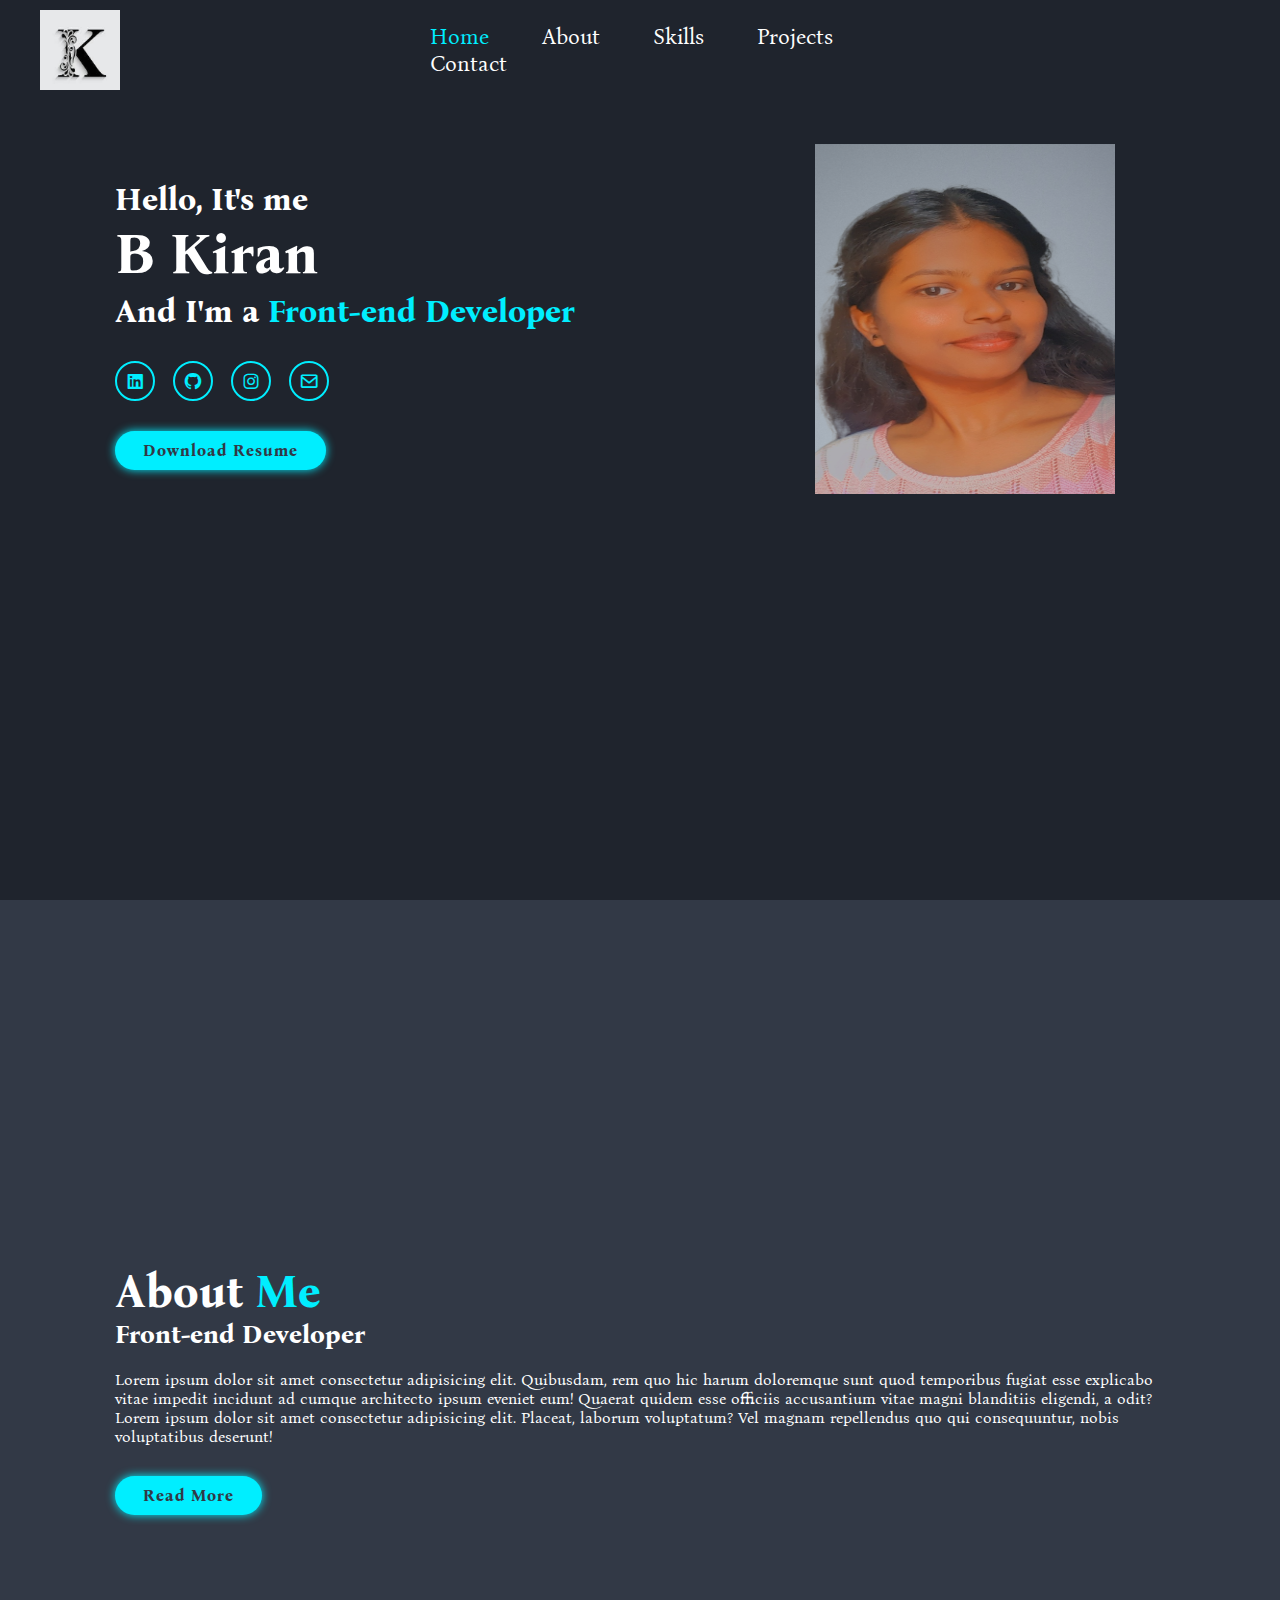
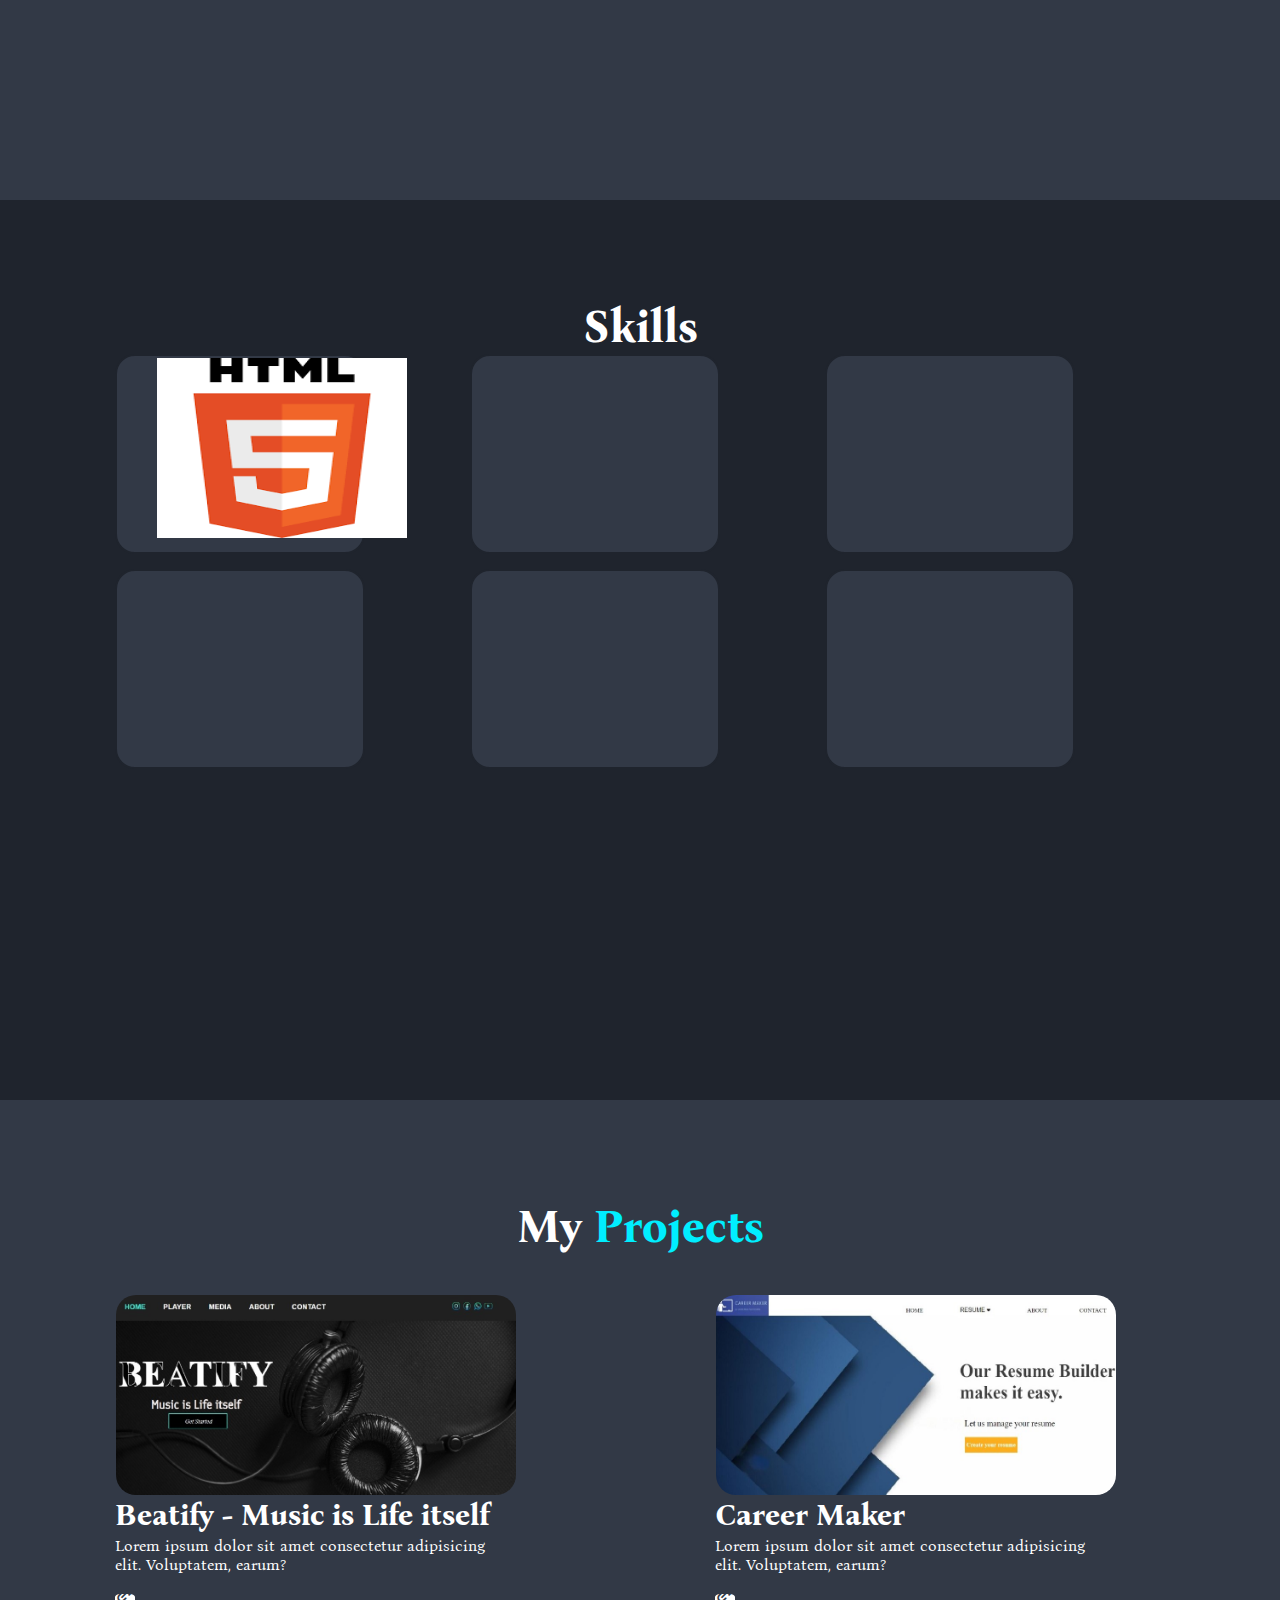
==== index.html @ e0bd5ba0 "commit" ====
<!DOCTYPE html>
<html lang="en">
<head>
    <meta charset="UTF-8">
    <meta http-equiv="X-UA-Compatible" content="IE=edge">
    <meta name="viewport" content="width=device-width, initial-scale=1.0">
    <title>Kiran | Web Developer</title>
    <link rel="stylesheet" href="./css/style.css">
    <link rel="icon" type="image/x-icon" href="./images/favicon.jpeg">
    <link href='https://unpkg.com/boxicons@2.1.4/css/boxicons.min.css' rel='stylesheet'>
    <link href="https://fonts.googleapis.com/css2?family=Bona+Nova&display=swap" rel="stylesheet">
</head>
<body>
    <!-- header section starts -->
    <header class="header">
        <img src="./images/favicon.jpeg" alt="">

        <i class='bx bx-menu' id="menu-icon"></i>
        <nav class="navbar">
            <a href="#" class="active">Home</a>
            <a href="#">About</a>
            <a href="#">Skills</a>
            <a href="#">Projects</a>
            <a href="#">Contact</a>
        </nav>
    </header>
    <!-- header section ends -->

    <!-- home section starts -->
    <section class="home" id="home">
        <div class="home-content">
            <h3>Hello, It's me</h3>
            <h1>B Kiran</h1>
            <h3>And I'm a <span>Front-end Developer</span></h3>
            <!-- <p>Lorem ipsum dolor sit amet consectetur adipisicing elit. 
            Voluptatum nulla minima expedita 
            laudantium molestiae ex, exercitationem tempora dolorem impedit voluptates?</p>    -->
            <div class="social-media">
                <a href="https://www.linkedin.com/in/kiran-reddy-0047ab220/"><i class='bx bxl-linkedin-square'></i></a>
                <a href="https://github.com/ki2345"><i class='bx bxl-github'></i></a>
                <a href="https://www.instagram.com/ki.ran4409/"><i class='bx bxl-instagram'></i></a>
                <a href=""><i class='bx bx-envelope'></i></a>
            </div>    
            <a href="#" class="btn">Download Resume</a>
        </div>

        <div class="home-img">
            <img src="./images/portfolio.png" alt="">
        </div>
    </section>
    <!-- home section ends -->

    <!-- about section starts -->
    <section class="about" id="about">
        <!-- <div class="about-img">
            <img src="./images/portfolio.png" alt="">
        </div> -->

        <div class="about-content">
            <h2 class="heading">About <span>Me</span></h2>
            <h3>Front-end Developer</h3>
            <p>Lorem ipsum dolor sit amet consectetur adipisicing elit. Quibusdam, rem quo hic harum doloremque sunt quod temporibus fugiat esse explicabo vitae impedit incidunt ad cumque architecto ipsum eveniet eum! Quaerat quidem esse officiis accusantium vitae magni blanditiis eligendi, a odit?Lorem ipsum dolor sit amet consectetur adipisicing elit. Placeat, laborum voluptatum? Vel magnam repellendus quo qui consequuntur, nobis voluptatibus deserunt!</p>
            <a href="#" class="btn">Read More</a>
        </div>
    </section>
    <!-- about section ends -->
    
    <!-- skills section starts -->
    <section id="skills" class="skills">
        <h2 class="heading">Skills</h2>

        <div class="skills-container">
            <div class="skills-box" id="html">
                <img src="./images/html.png" alt="">
            </div> 
            <div class="skills-box" id="css">
                <img src="./images/css.png" alt="">
            </div>
            <div class="skills-box" id="js">
                <img src="./images/js.png" alt="">
            </div>
            <div class="skills-box" id="bootstrap">
                <img src="./images/bootstrap.png" alt="">
            </div>            
            <div class="skills-box" id="react">
                <img src="./images/react.png" alt="">
            </div>            
            <div class="skills-box" id="mysql">
                <img src="./images/mysql.png" alt="">
            </div>            
        </div>
    </section>
    <!-- skills section ends -->

    <!-- projects section ends -->
    <section class="projects" id="projects">
        <h2 class="heading">My <span>Projects</span></h2>
        
        <div class="projects-container">
            <div class="projects-box" id="p1">
                <img src="./images/project1.jpg" alt="">
                <div class="projects-content">
                    <h4>Beatify - Music is Life itself</h4>
                    <p>Lorem ipsum dolor sit amet consectetur adipisicing elit. 
                    Voluptatem, earum?</p>
                <a href=""><i class='bx bx-link-alt'></i></a>
                </div>
            </div>
            <div class="projects-box" id="p2">
                <img src="./images/project2.jpg" alt="">
                <div class="projects-content">
                    <h4>Career Maker</h4>
                    <p>Lorem ipsum dolor sit amet consectetur adipisicing elit. 
                    Voluptatem, earum?</p>
                <a href=""><i class='bx bx-link-alt'></i></a>
                </div>
            </div>
        </div>
    </section>
    <!-- projects section ends -->


</body>
</html>
---- css/style.css ----
*{
    margin: 0;
    padding: 0;
    box-sizing: border-box;
    text-decoration: none;
    border: none;
    outline: none;
    scroll-behavior: smooth;
    font-family: 'Bona Nova', serif;
}

:root{
    --bg-color: #1f242d;
    --second-bg-color: #323946;
    --text-color: #fff;
    --main-color: #0ef;
}

html{
    font-size: 62.5%;
    overflow-x: hidden;
}

body{
    background: var(--bg-color);
    color: var(--text-color);
}

.header{
    position: fixed;
    top: 0;
    width: 100%;
    height: 100px;
    padding: 4rem 380px;
    background: var(--bg-color);
    display: flex;
    align-items: center;
    justify-content: right;
    z-index: 100;
}

img{
    width: 80px;
    height: 80px;
    position: fixed;
    top: 10px;
    left: 40px;
}

.navbar a{
    font-size: 2.2rem;
    color: var(--text-color);
    margin-left: 5rem;
    transition: 0.5s;
}

.navbar a:hover,
.navbar a.active{
    color: var(--main-color);
}

#menu-icon{
    font-size: 3.6rem;
    color: var(--text-color);
    display: none;
}

section{
    min-height: 100vh;
    padding: 10rem 9% 2rem;
}

.home{
    display: flex;
    align-items: left;
    justify-content: left;
    position: relative;
    top: 80px;
}

.home .home-img img{
    top: -4vh;
    left: 80%;
    position: relative;
    width: 300px;
    height: 350px;
}


.home-content h3{
    font-size: 3.2rem;
    font-weight: 700;
}

.home-content h3 :nth-of-type(2){
    margin-bottom: 2rem;
}

.home-content h1{
    font-size: 5.6rem;
    font-weight: 700;
    line-height: 1.3;
}

span{
    color: var(--main-color);
}

.home-content p{
    font-size: 1.6rem;
}

.social-media a{
    display: inline-flex;
    justify-content: center;
    align-items: center;
    width: 4rem;
    height: 4rem;
    background: transparent;
    border: 0.2rem solid var(--main-color);
    border-radius: 50%;
    font-size: 2rem;
    color: var(--main-color);
    margin: 3rem 1.5rem 3rem 0;
    transition: 0.5s ease;
}

.social-media a:hover{
    background: var(--main-color);
    color: var(--second-bg-color);
    box-shadow: 0 0 1rem var(--main-color);
}

.btn{
    display: inline-block;
    padding: 1rem 2.8rem;
    background: var(--main-color);
    border-radius: 4rem;
    box-shadow: 0 0 1rem var(--main-color);
    font-size: 1.6rem;
    color: var(--second-bg-color);
    letter-spacing: 0.1rem;
    font-weight: 600;
    transition: 0.5s ease;
}

.btn:hover{
    box-shadow: none;
}

.about{
    display: flex;
    justify-content: center;
    align-items: center;
    gap: 2rem;
    background: var(--second-bg-color);
}

.about-img img{
    width: 35vw;
}

.heading{
    text-align: center;
    font-size: 4.5rem;
}

.about-content h2{
    text-align: left;
    line-height: 1.2;
}

.about-content h3{
    font-size: 2.6rem;
}

.about-content p{
    font-size: 1.6rem;
    margin: 2rem 0 3rem;
}

.skills-container{
    display: grid;
    grid-template-columns: repeat(3,1fr);
    align-items: center;
    gap: 1.5rem;
}

.skills-container .skills-box{
    flex: 1 1 30rem;
    background: var(--second-bg-color);
    padding: 3rem 2rem 4rem;
    border-radius: 2rem;
    text-align: center;
    border: 0.2rem solid var(--bg-color);
    width: 250px;
    height: 200px;
}

.skills-container #html img{
    width: 250px;
    height: 180px;
    position: relative;
    top: -22%;
    left: 20px;
}
  
.projects{
    background: var(--second-bg-color);
}

.projects h2{
    margin-bottom: 4rem;
}

.projects-container{
    display: grid;
    grid-template-columns: repeat(3,1fr);
    align-items: center;
    gap: 20rem;
}

.projects-container .projects-box #p1{
    position: relative;
    border-radius: 2rem;
    box-shadow: 0 0 1rem var(--bg-color);
    overflow: hidden;
    display: flex;
    width: 400px;
}

.projects-container .projects-box #p2{
    width: 600px;
    position: relative;
    border-radius: 2rem;
    box-shadow: 0 0 2rem var(--bg-color);
    overflow: hidden;
    display: flex;
}

.projects-box img{
    width: 400px;
    height: 200px;
    position: relative;
    left: 1px;
    top: 1px;
    border-radius: 2rem;
    transition: 0.5s ease;
}

.projects-box:hover img{
    transform: scale(1.1);
}

#p1 h4,#p2 h4{
    font-size: 3rem;
}

#p1 p,#p2 p{
    font-size: 1.6rem;
    margin: 0.3rem 0 1rem;
}

#p1 a,#p2 a{
    width: 40rem;
    height: 50rem;
    background: var(--text-color);
    border-radius: 25%;
}

#p1 a i,#p2 a i{
    font-size: 2rem;
    color: var(--second-bg-color);
}
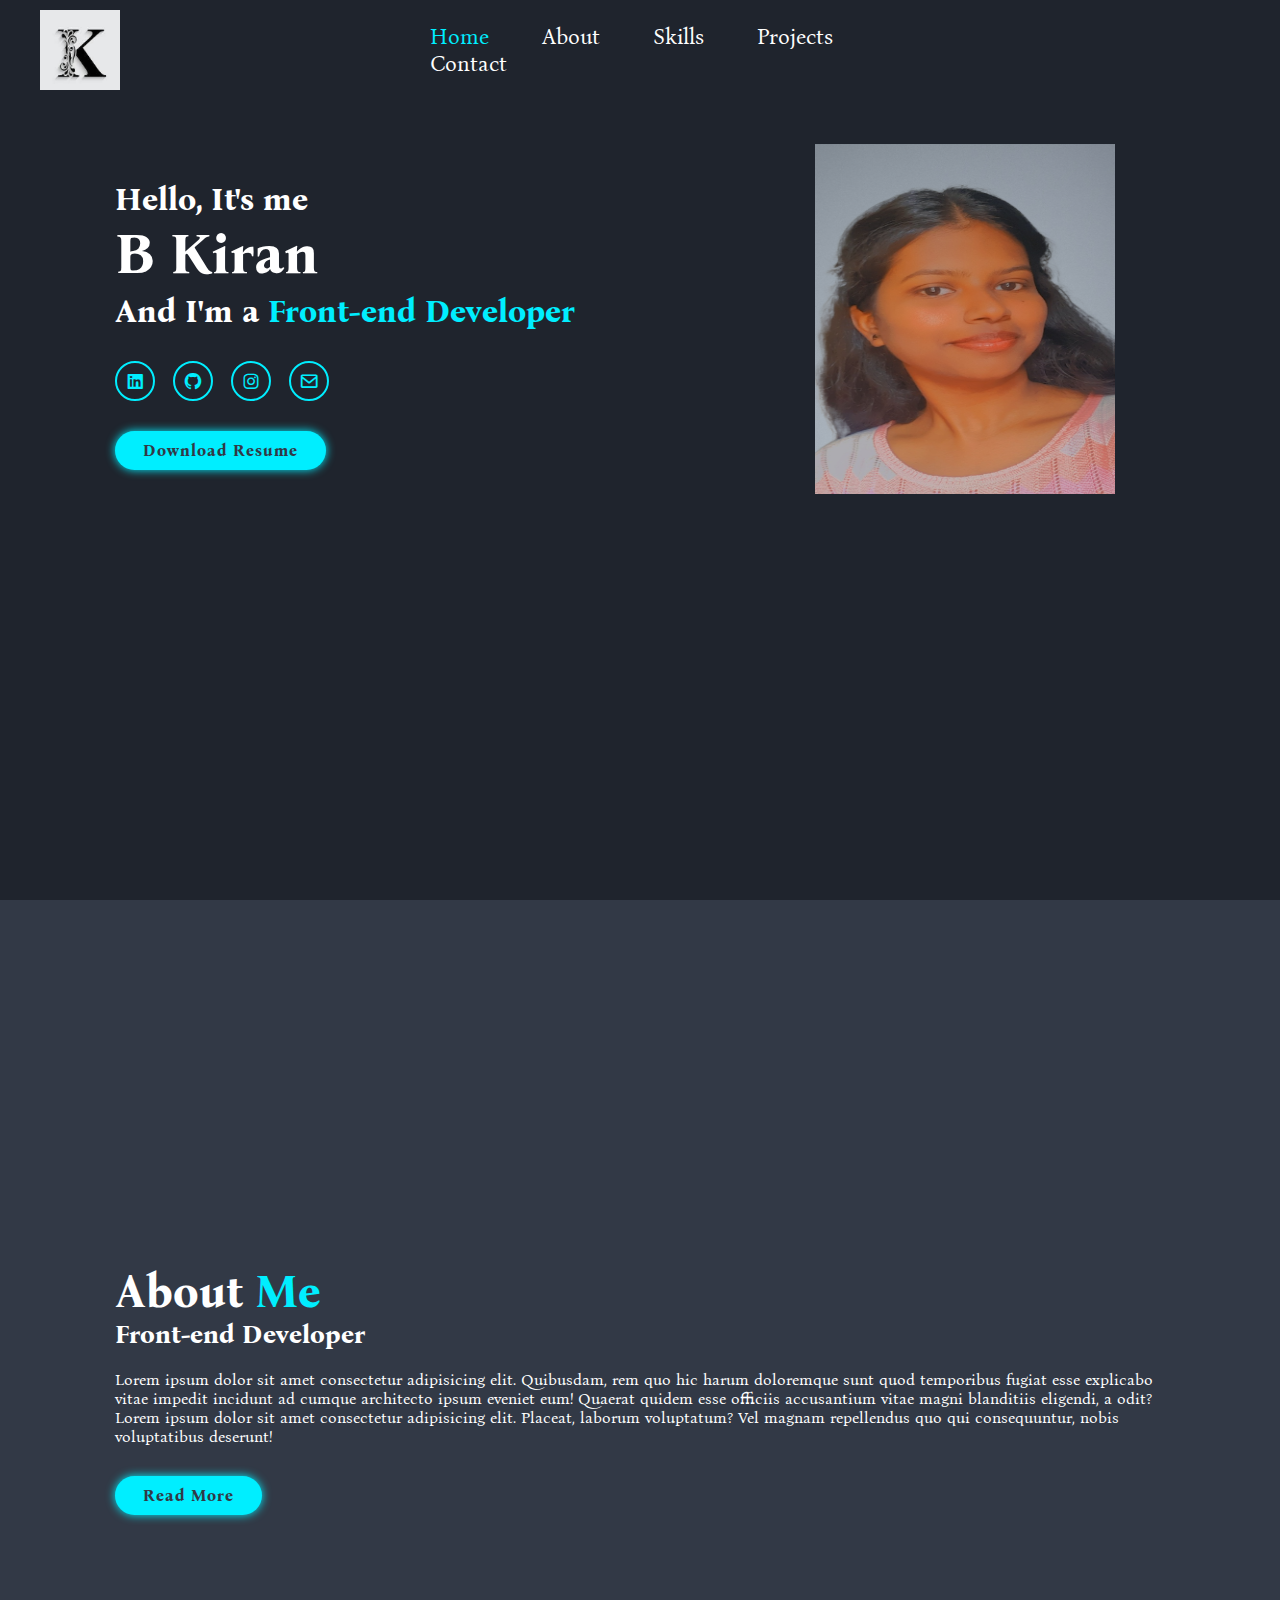
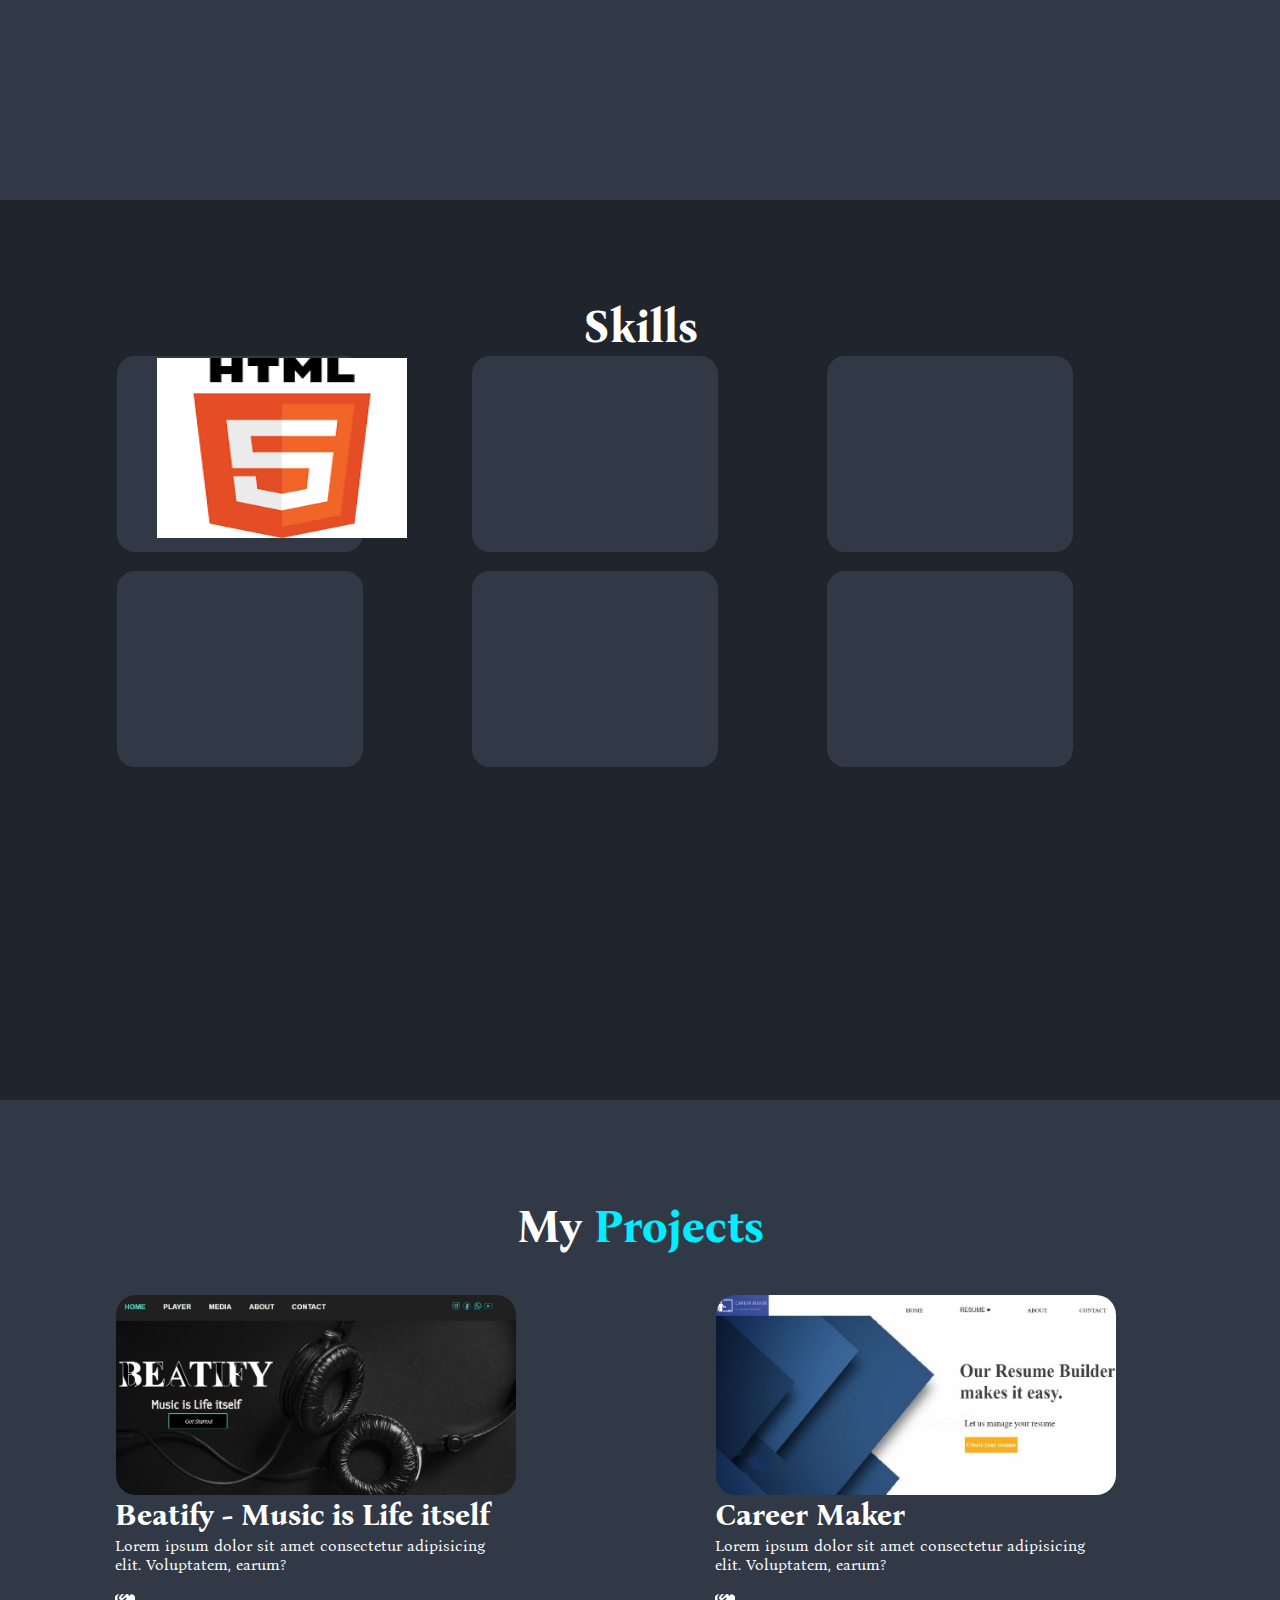
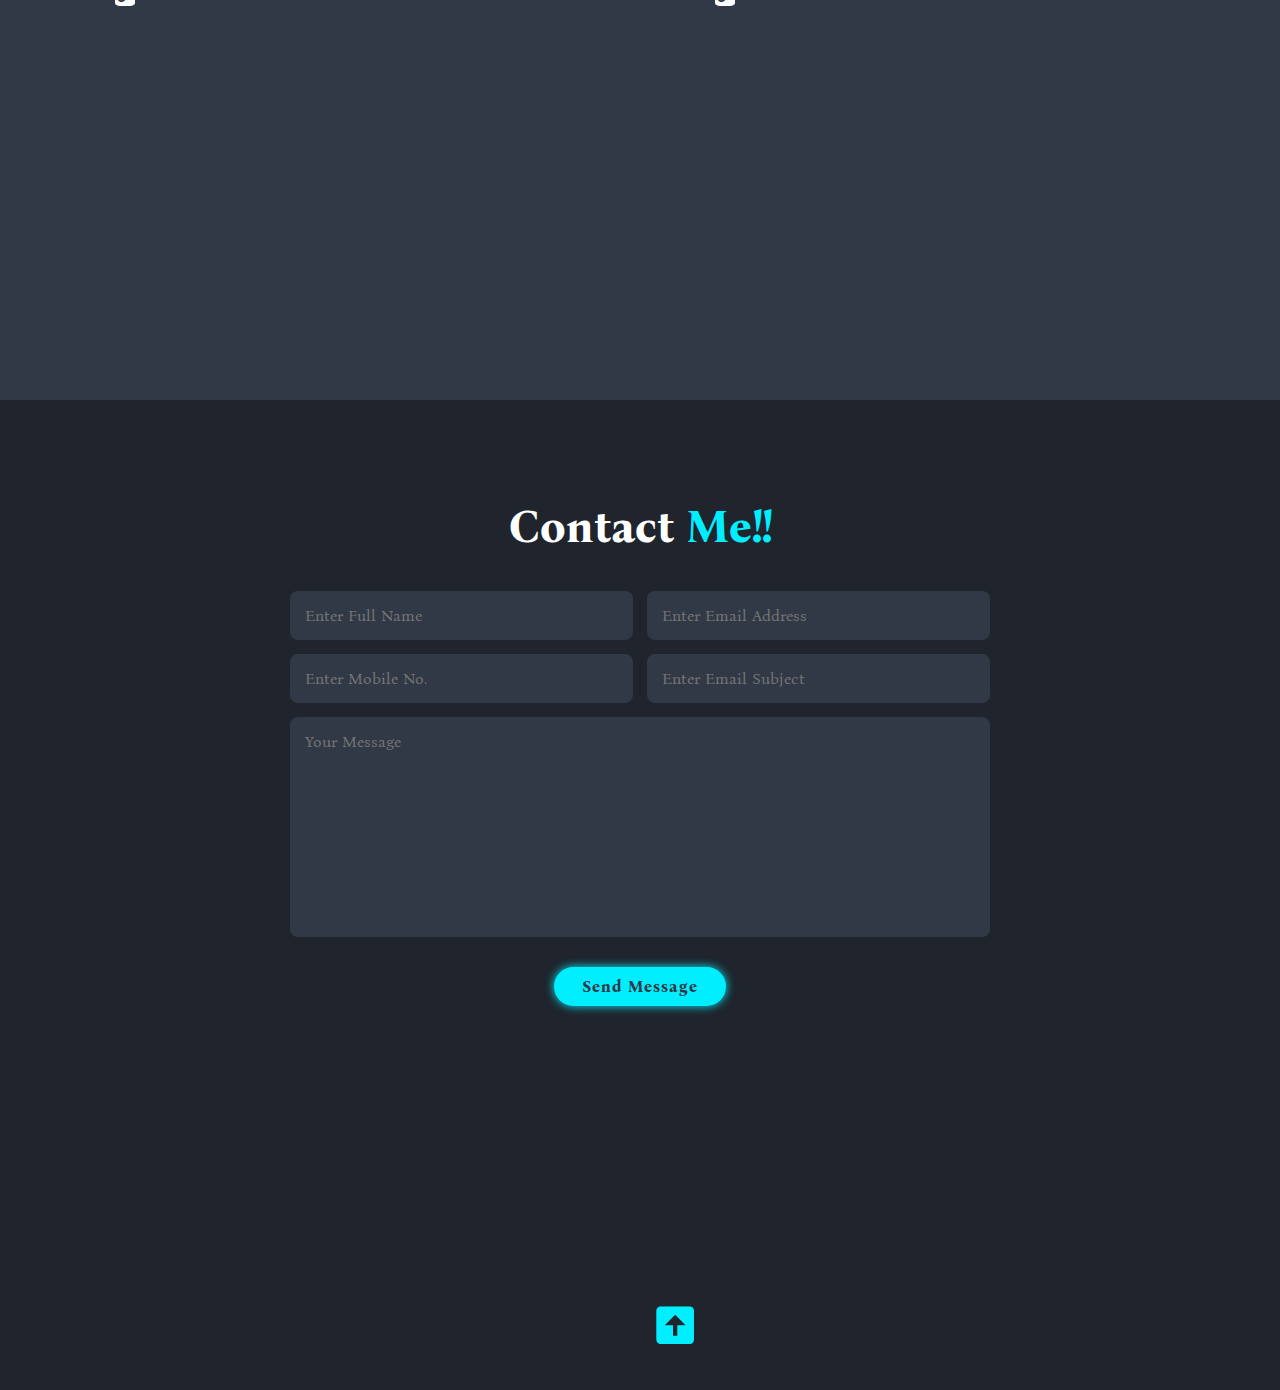
==== commit 5f11aa54: "commit" ====
--- a/index.html
+++ b/index.html
@@ -17,11 +17,11 @@
 
         <i class='bx bx-menu' id="menu-icon"></i>
         <nav class="navbar">
-            <a href="#" class="active">Home</a>
-            <a href="#">About</a>
-            <a href="#">Skills</a>
-            <a href="#">Projects</a>
-            <a href="#">Contact</a>
+            <a href="#home" class="active">Home</a>
+            <a href="#about">About</a>
+            <a href="#skills">Skills</a>
+            <a href="#projects">Projects</a>
+            <a href="#contact">Contact</a>
         </nav>
     </header>
     <!-- header section ends -->
@@ -119,6 +119,28 @@
     </section>
     <!-- projects section ends -->
 
+    <!-- contact section starts -->
+    <section class="contact" id="contact">
+        <h2 class="heading">Contact <span>Me!!</span></h2>
+         
+        <form action="#">
+            <div class="input-box">
+                <input type="text" placeholder="Enter Full Name">
+                <input type="email" placeholder="Enter Email Address">  
+            </div>
+            <div class="input-box">
+                <input type="number" placeholder="Enter Mobile No.">
+                <input type="text" placeholder="Enter Email Subject">  
+            </div>
+            <textarea name="" id="" cols="30" rows="10" placeholder="Your Message"></textarea>
+            <input type="submit" value="Send Message" class="btn">
+        </form>
+    </section>
+    <!-- contact section ends -->
 
+    <!-- footer section starts -->
+    <div class="footer">
+        <a href="#home"><i class='bx bxs-up-arrow-square'></i></a>
+    </div>
 </body>
 </html>--- a/css/style.css
+++ b/css/style.css
@@ -273,3 +273,51 @@
     color: var(--second-bg-color);
 }
 
+.contact h2{
+    margin-bottom: 3rem;
+}
+
+.contact form{
+    max-width: 70rem;
+    margin: 1rem auto;
+    text-align: center;
+    margin-bottom: 3rem;
+}
+
+.contact form .input-box{
+    display: flex;
+    justify-content: space-between;
+    flex-wrap: wrap;
+}
+
+.contact form .input-box input,
+.contact form textarea{
+    width: 100%;
+    padding: 1.5rem;
+    font-size: 1.6rem;
+    color: var(--text-color);
+    background: var(--second-bg-color);
+    border-radius: 0.8rem;
+    margin: 0.7rem 0;
+}
+
+.contact form .input-box input{
+    width: 49%;
+}
+
+.contact form textarea{
+    resize: none;
+}
+
+.contact form .btn{
+    margin-top: 2rem;
+    cursor: pointer;
+}
+
+.footer a i{
+    font-size: 5rem;
+    color: var(--main-color);
+    position: relative;
+    left: 650px;
+    margin-bottom: 40px;
+}
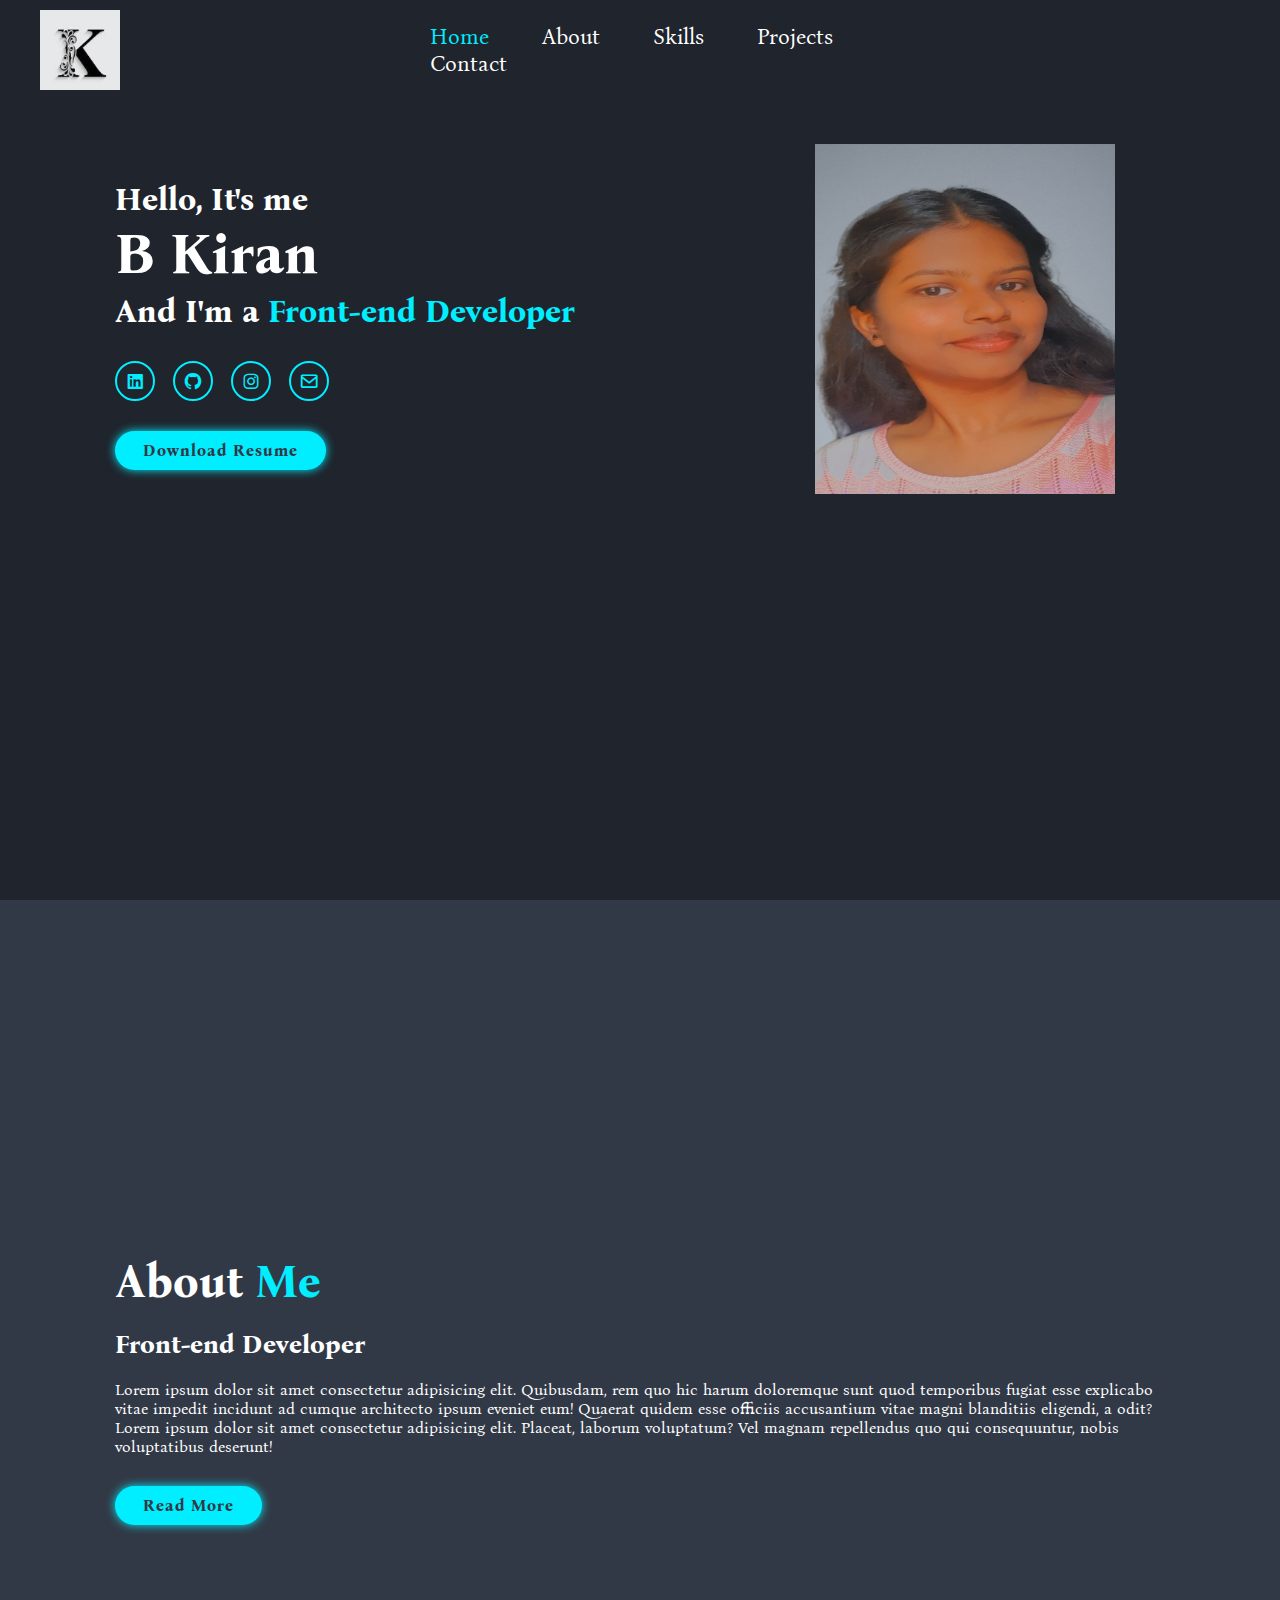
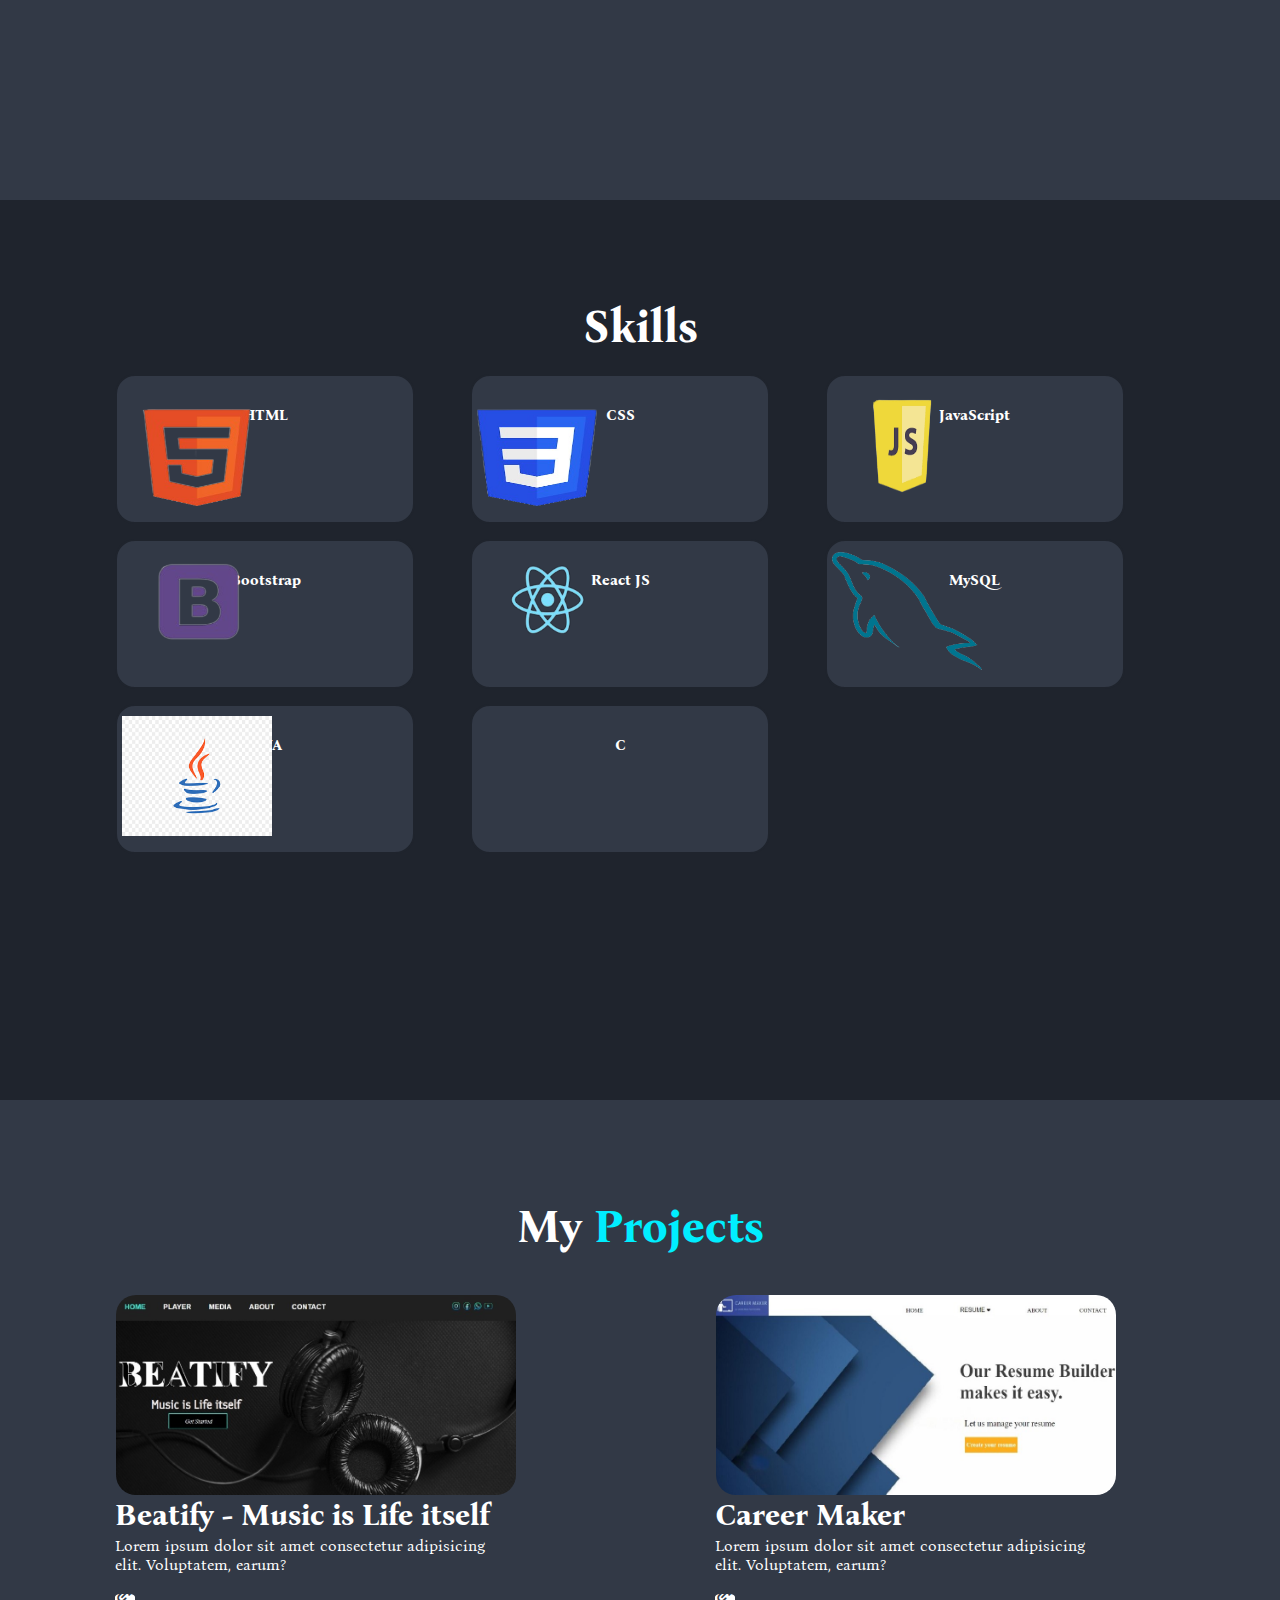
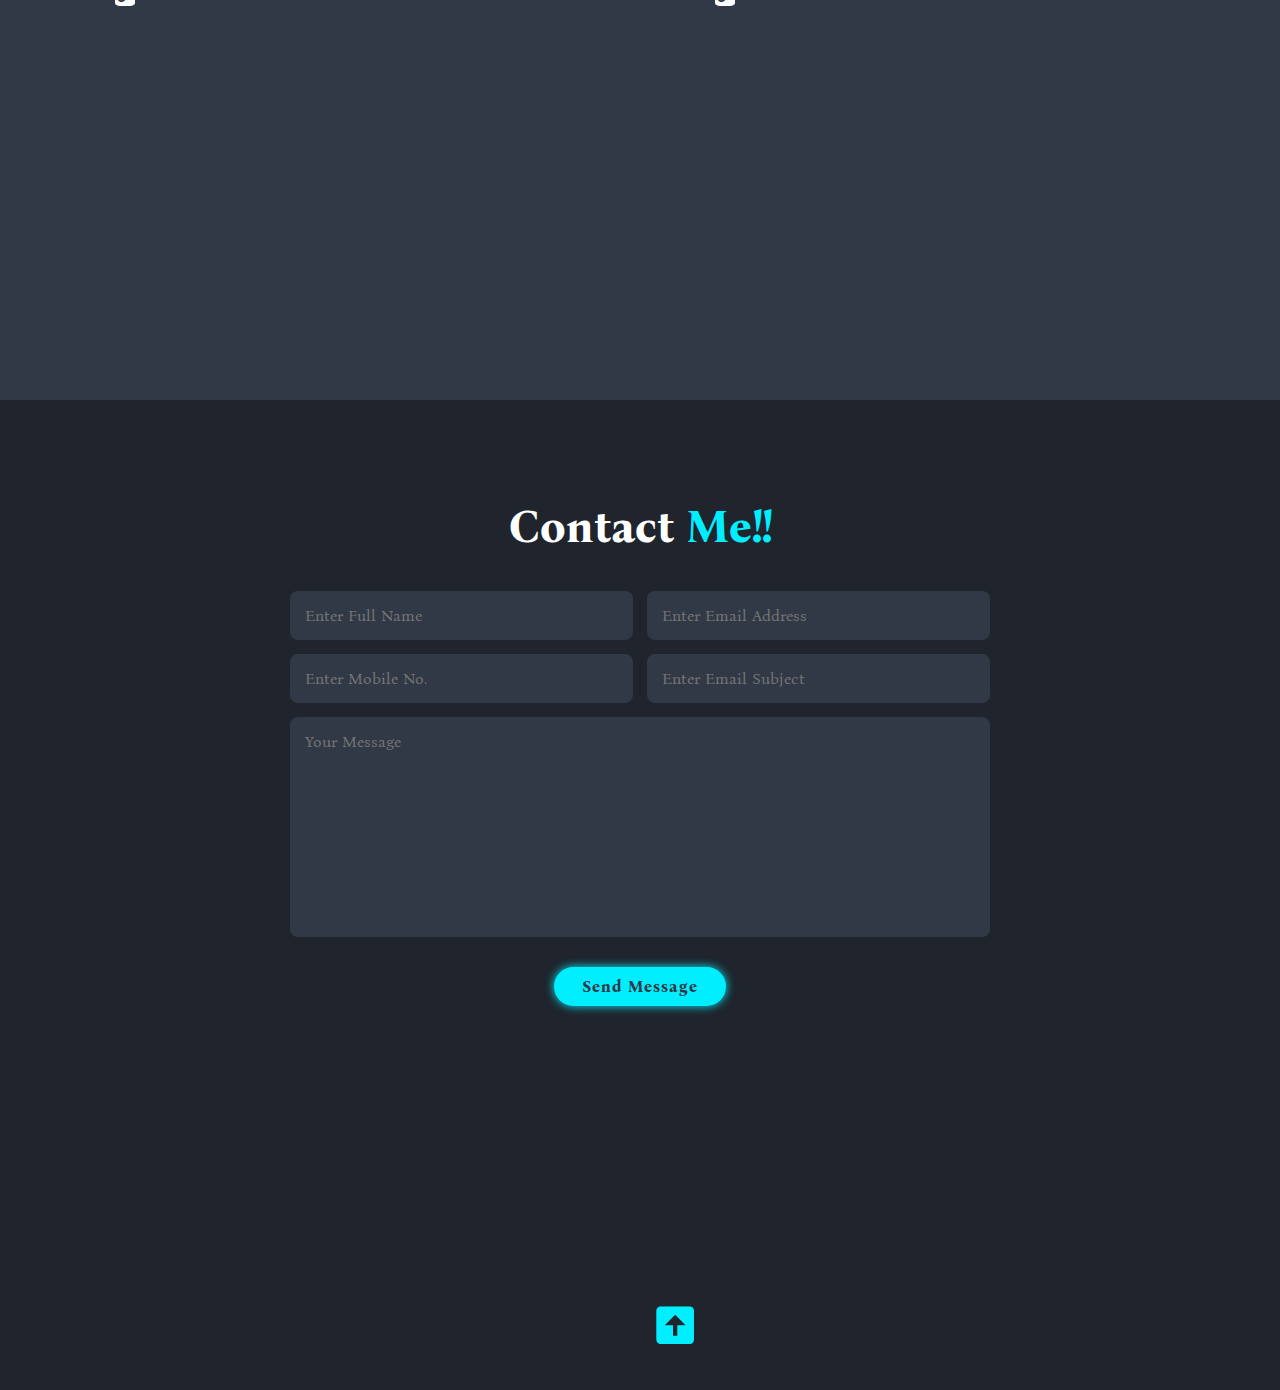
==== commit 59c0e875: "commit" ====
--- a/index.html
+++ b/index.html
@@ -72,21 +72,35 @@
         <div class="skills-container">
             <div class="skills-box" id="html">
                 <img src="./images/html.png" alt="">
+                <h2>HTML</h2>
             </div> 
             <div class="skills-box" id="css">
                 <img src="./images/css.png" alt="">
+                <h2>CSS</h2>
             </div>
             <div class="skills-box" id="js">
                 <img src="./images/js.png" alt="">
+                <h2>JavaScript</h2>
             </div>
             <div class="skills-box" id="bootstrap">
                 <img src="./images/bootstrap.png" alt="">
+                <h2>Bootstrap</h2>
             </div>            
             <div class="skills-box" id="react">
                 <img src="./images/react.png" alt="">
+                <h2>React JS</h2>
             </div>            
             <div class="skills-box" id="mysql">
                 <img src="./images/mysql.png" alt="">
+                <h2>MySQL</h2>
+            </div>            
+            <div class="skills-box" id="java">
+                <img src="./images/java.png" alt="">
+                <h2>JAVA</h2>
+            </div>            
+            <div class="skills-box" id="C">
+                <img src="./images/c.png" alt="">
+                <h2>C</h2>
             </div>            
         </div>
     </section>
--- a/css/style.css
+++ b/css/style.css
@@ -179,6 +179,10 @@
     margin: 2rem 0 3rem;
 }
 
+.heading{
+    margin-bottom: 20px;
+}
+
 .skills-container{
     display: grid;
     grid-template-columns: repeat(3,1fr);
@@ -193,18 +197,66 @@
     border-radius: 2rem;
     text-align: center;
     border: 0.2rem solid var(--bg-color);
-    width: 250px;
-    height: 200px;
+    width: 300px;
+    height: 150px;
+    position: relative;
 }
 
 .skills-container #html img{
-    width: 250px;
-    height: 180px;
-    position: relative;
-    top: -22%;
-    left: 20px;
-}
-  
+    width: 150px;
+    height: 120px;
+    position: absolute;
+    margin-left: -35px;
+}
+
+.skills-container #css img{
+    width: 120px;
+    height: 120px;
+    position: absolute;
+    margin-left: -35px;
+}
+
+.skills-container #js img{
+    width: 200px;
+    height: 120px;
+    position: absolute;
+    margin-left: -65px;
+}
+
+.skills-container #bootstrap img{
+    width: 150px;
+    height: 140px;
+    position: absolute;
+    margin-left: -35px;
+}
+
+.skills-container #react img{
+    width: 200px;
+    height: 120px;
+    position: absolute;
+    margin-left: -65px;
+}
+
+.skills-container #mysql img{
+    width: 150px;
+    height: 120px;
+    position: absolute;
+    margin-left: -35px;
+}
+ 
+.skills-container #java img{
+    width: 150px;
+    height: 120px;
+    position: absolute;
+    margin-left: -35px;
+}
+
+.skills-container #c img{
+    width: 150px;
+    height: 120px;
+    position: absolute;
+    margin-left: -35px;
+}
 .projects{
     background: var(--second-bg-color);
 }
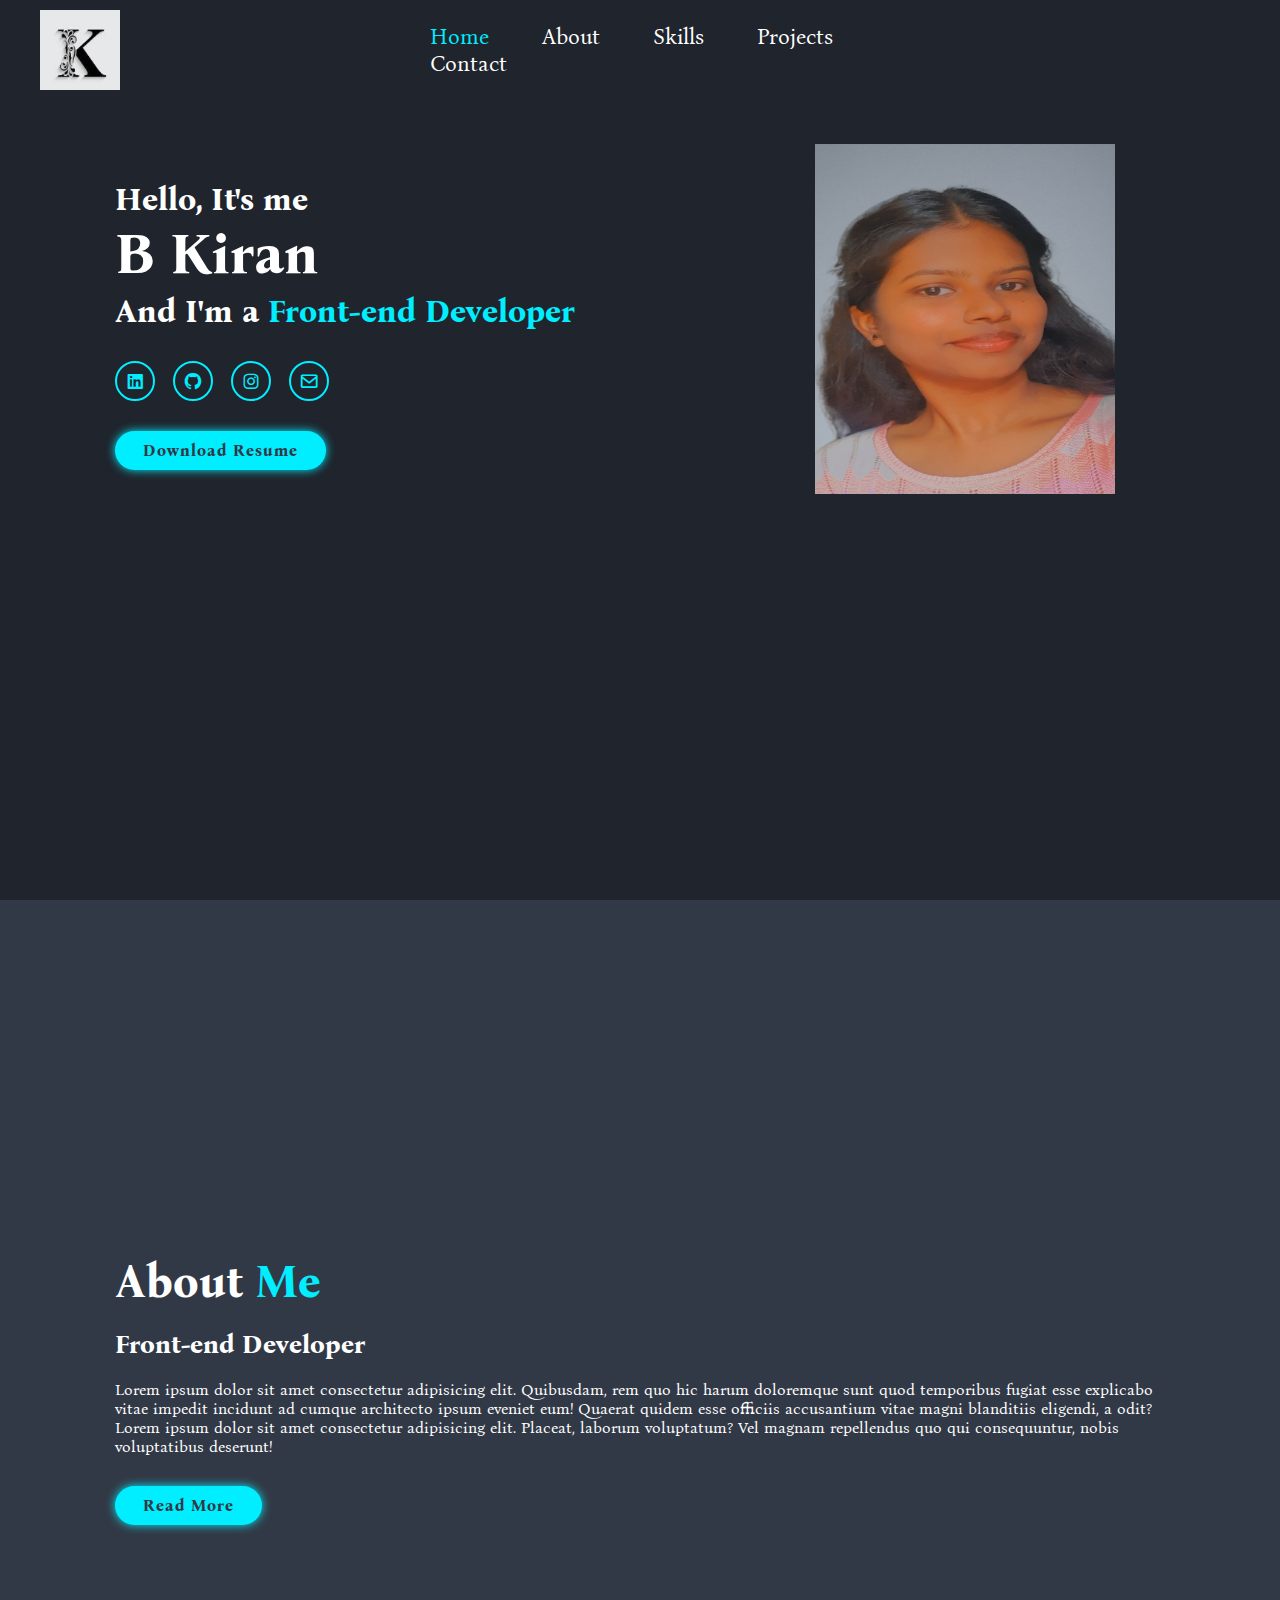
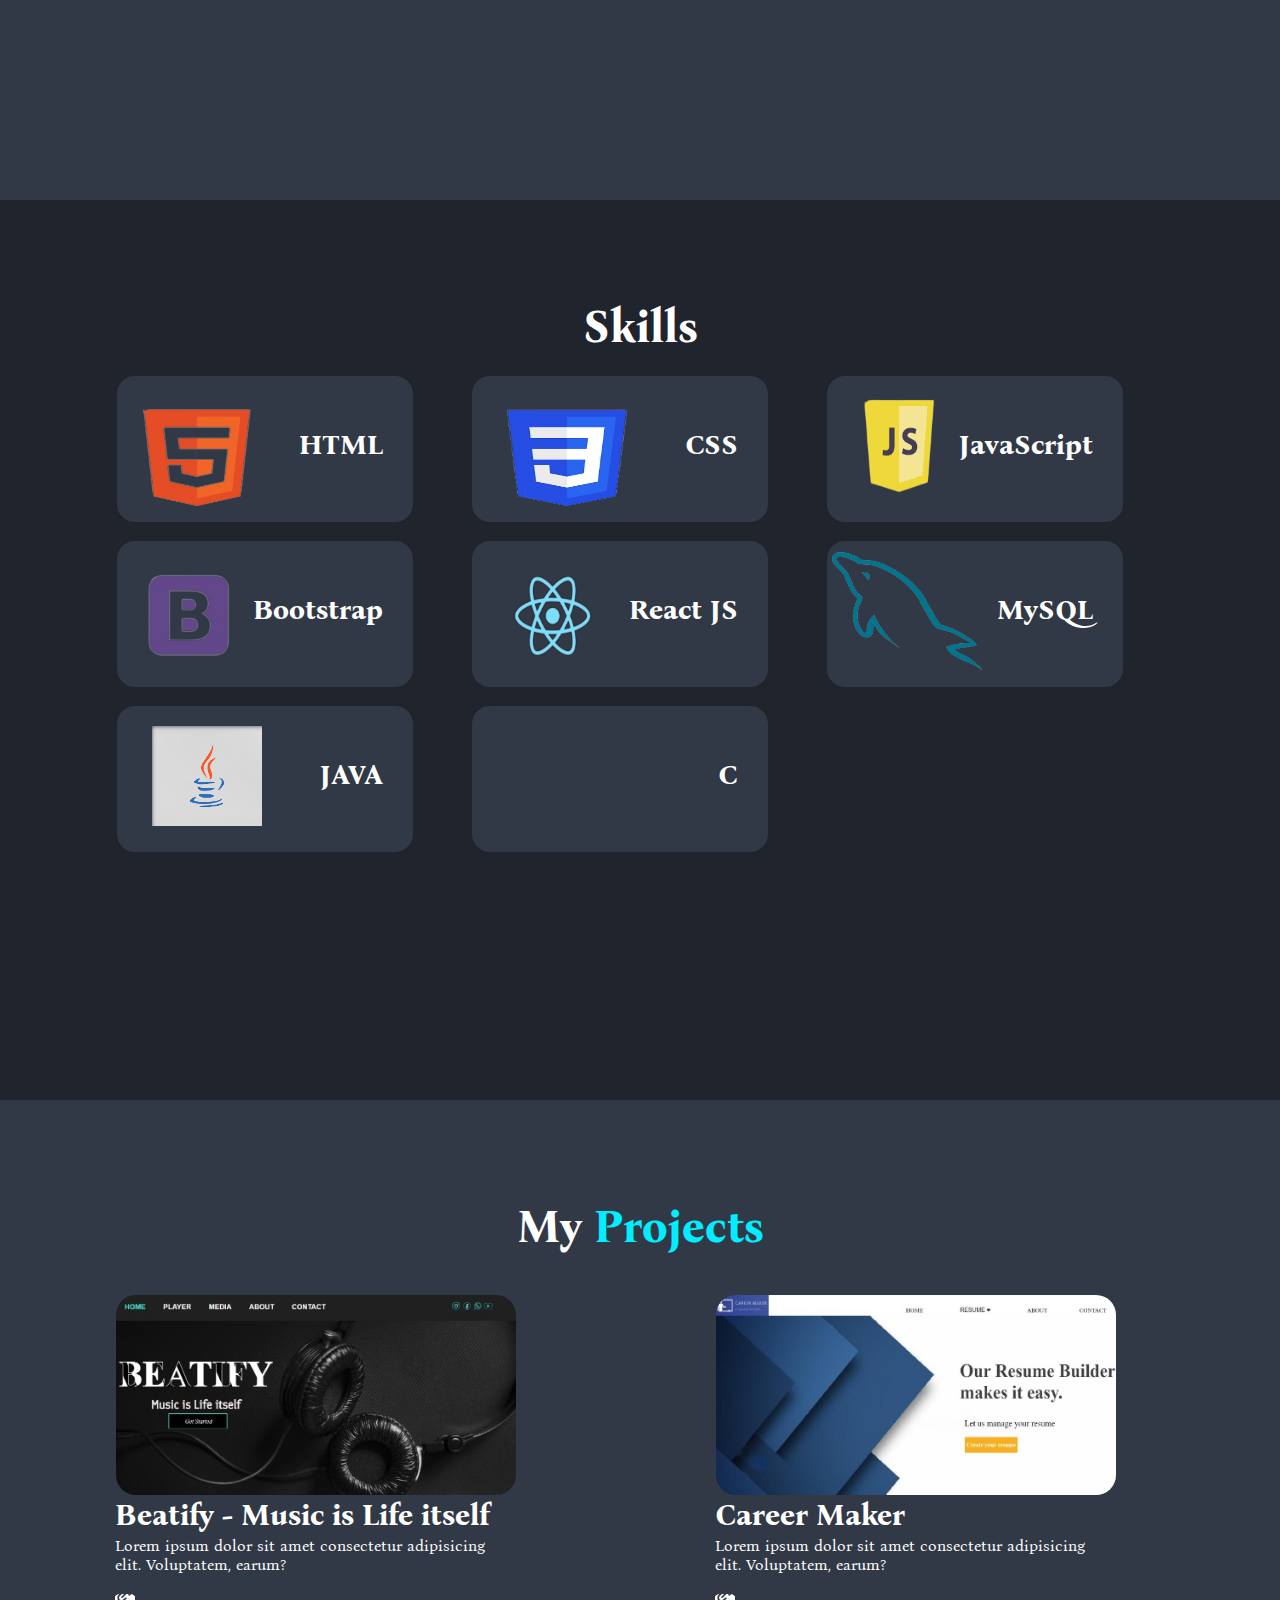
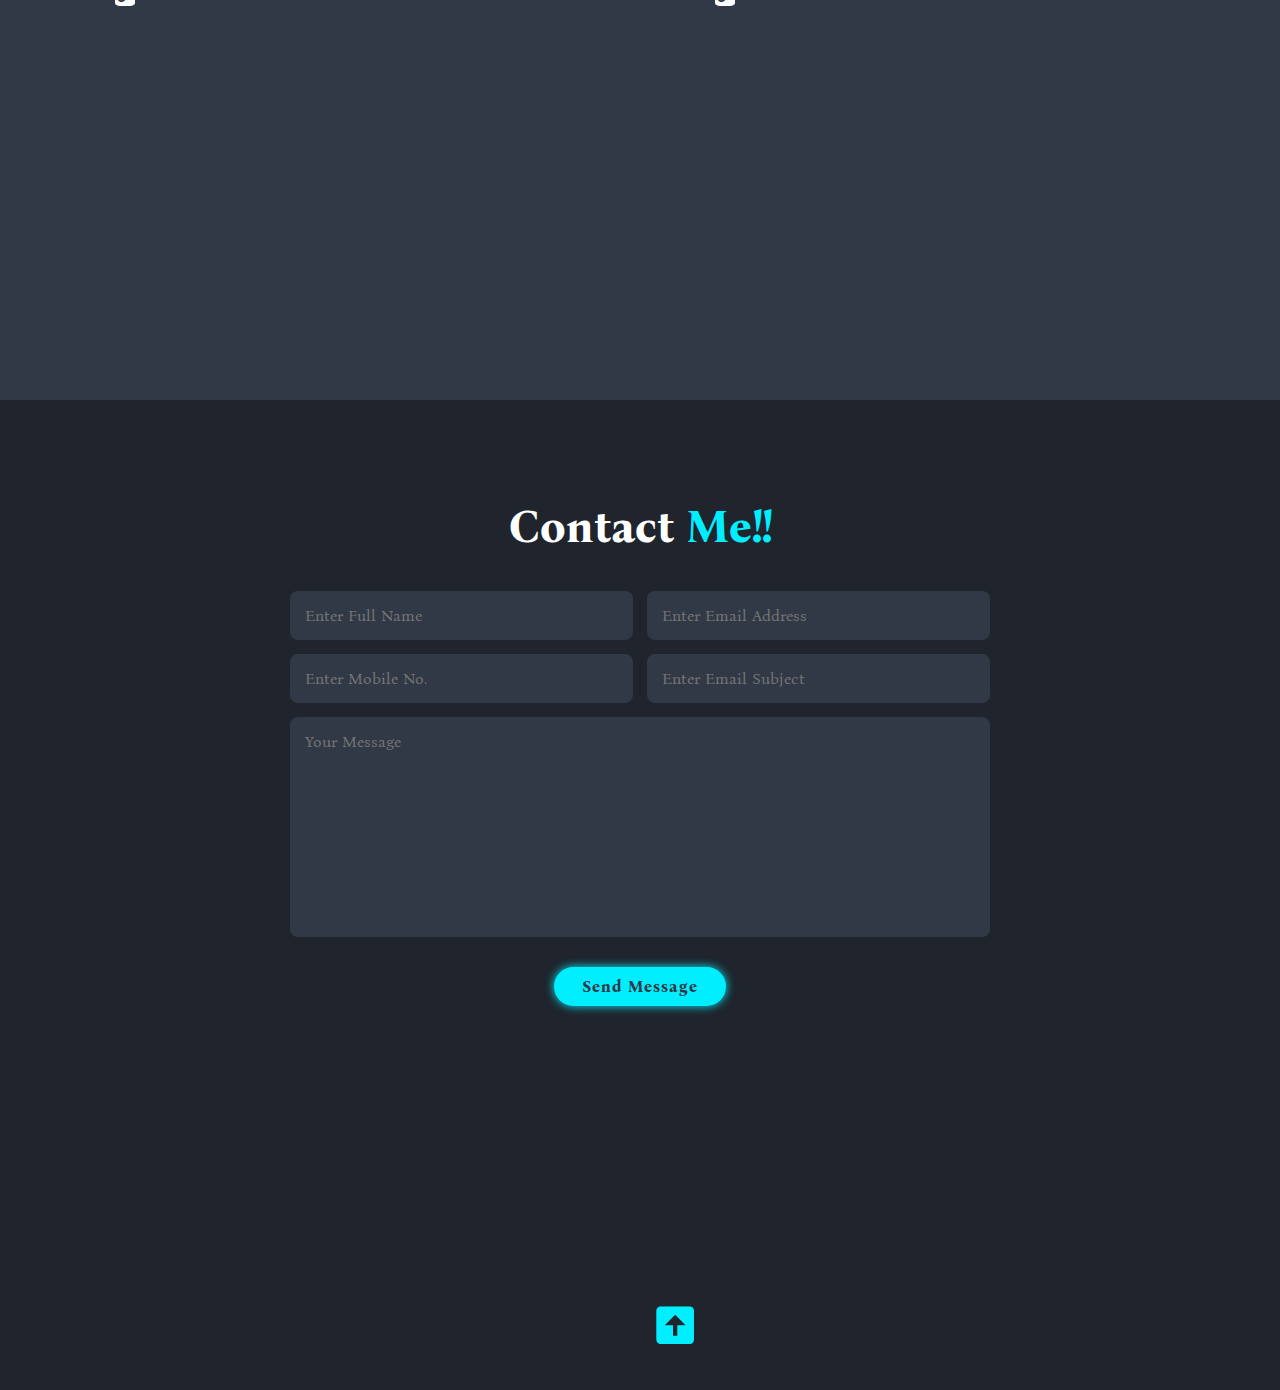
==== commit 401d5916: "commit" ====
--- a/index.html
+++ b/index.html
@@ -99,7 +99,7 @@
                 <h2>JAVA</h2>
             </div>            
             <div class="skills-box" id="C">
-                <img src="./images/c.png" alt="">
+                <img src="./images/c-lang.png" alt="">
                 <h2>C</h2>
             </div>            
         </div>
--- a/css/style.css
+++ b/css/style.css
@@ -188,6 +188,11 @@
     grid-template-columns: repeat(3,1fr);
     align-items: center;
     gap: 1.5rem;
+    transform: 0.5s ease;
+}
+
+.skills-box:hover{
+    transform: scale(1.1);
 }
 
 .skills-container .skills-box{
@@ -213,28 +218,30 @@
     width: 120px;
     height: 120px;
     position: absolute;
-    margin-left: -35px;
+    margin-left: -5px;
 }
 
 .skills-container #js img{
-    width: 200px;
+    width: 240px;
     height: 120px;
     position: absolute;
-    margin-left: -65px;
+    margin-left: -88px;
 }
 
 .skills-container #bootstrap img{
     width: 150px;
+    height: 150px;
+    position: absolute;
+    margin-left: -45px;
+    margin-top: 10px;
+}
+
+.skills-container #react img{
+    width: 210px;
     height: 140px;
     position: absolute;
-    margin-left: -35px;
-}
-
-.skills-container #react img{
-    width: 200px;
-    height: 120px;
-    position: absolute;
     margin-left: -65px;
+    margin-top: 8px;
 }
 
 .skills-container #mysql img{
@@ -245,18 +252,28 @@
 }
  
 .skills-container #java img{
-    width: 150px;
-    height: 120px;
-    position: absolute;
-    margin-left: -35px;
+    width: 110px;
+    height: 100px;
+    position: absolute;
+    margin-left: -5px;
+    margin-top: 10px;
 }
 
 .skills-container #c img{
-    width: 150px;
-    height: 120px;
-    position: absolute;
-    margin-left: -35px;
-}
+    width: 10px;
+    height: 10px;
+    position: absolute;
+    /* margin-left: -35px;
+    margin-top: 0px; */
+}
+
+.skills-container h2{
+    font-size: 28px;
+    text-align: right;
+    margin-top: 22px;
+    margin-right: 10px;
+}
+
 .projects{
     background: var(--second-bg-color);
 }
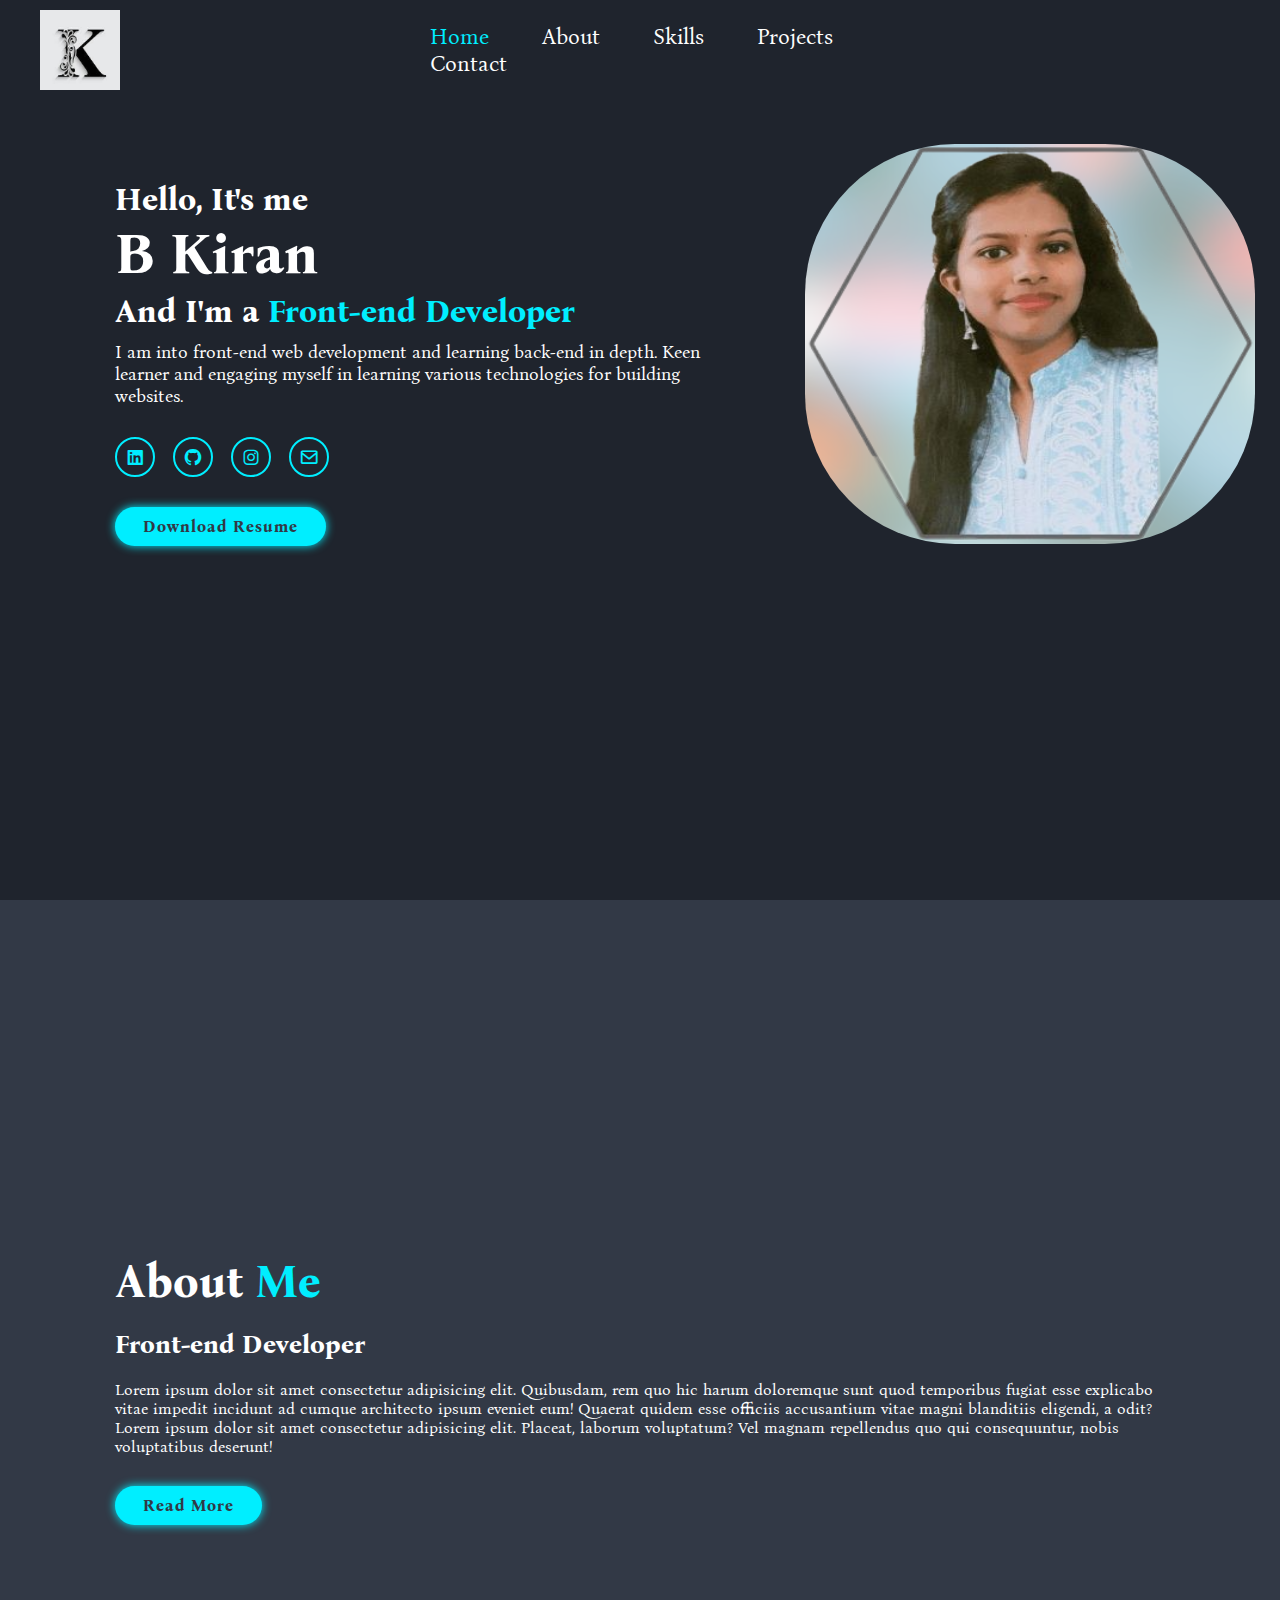
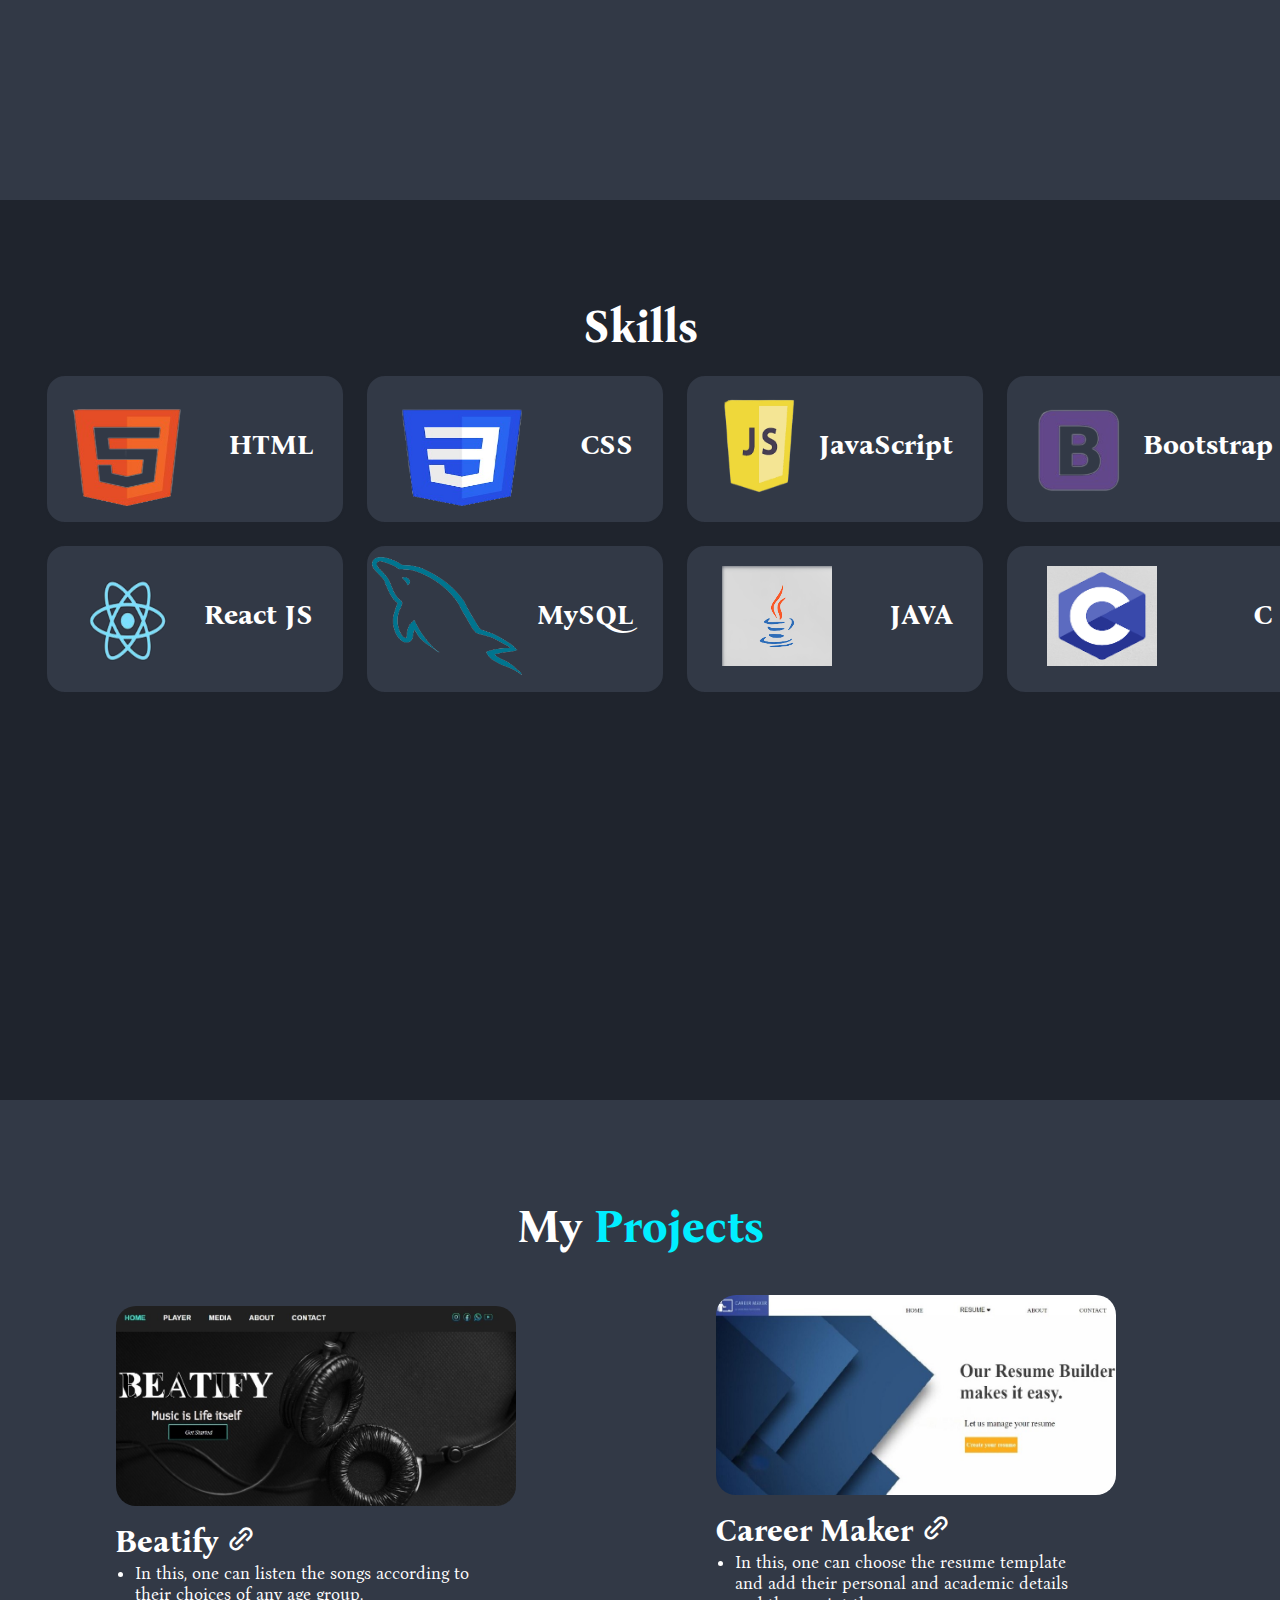
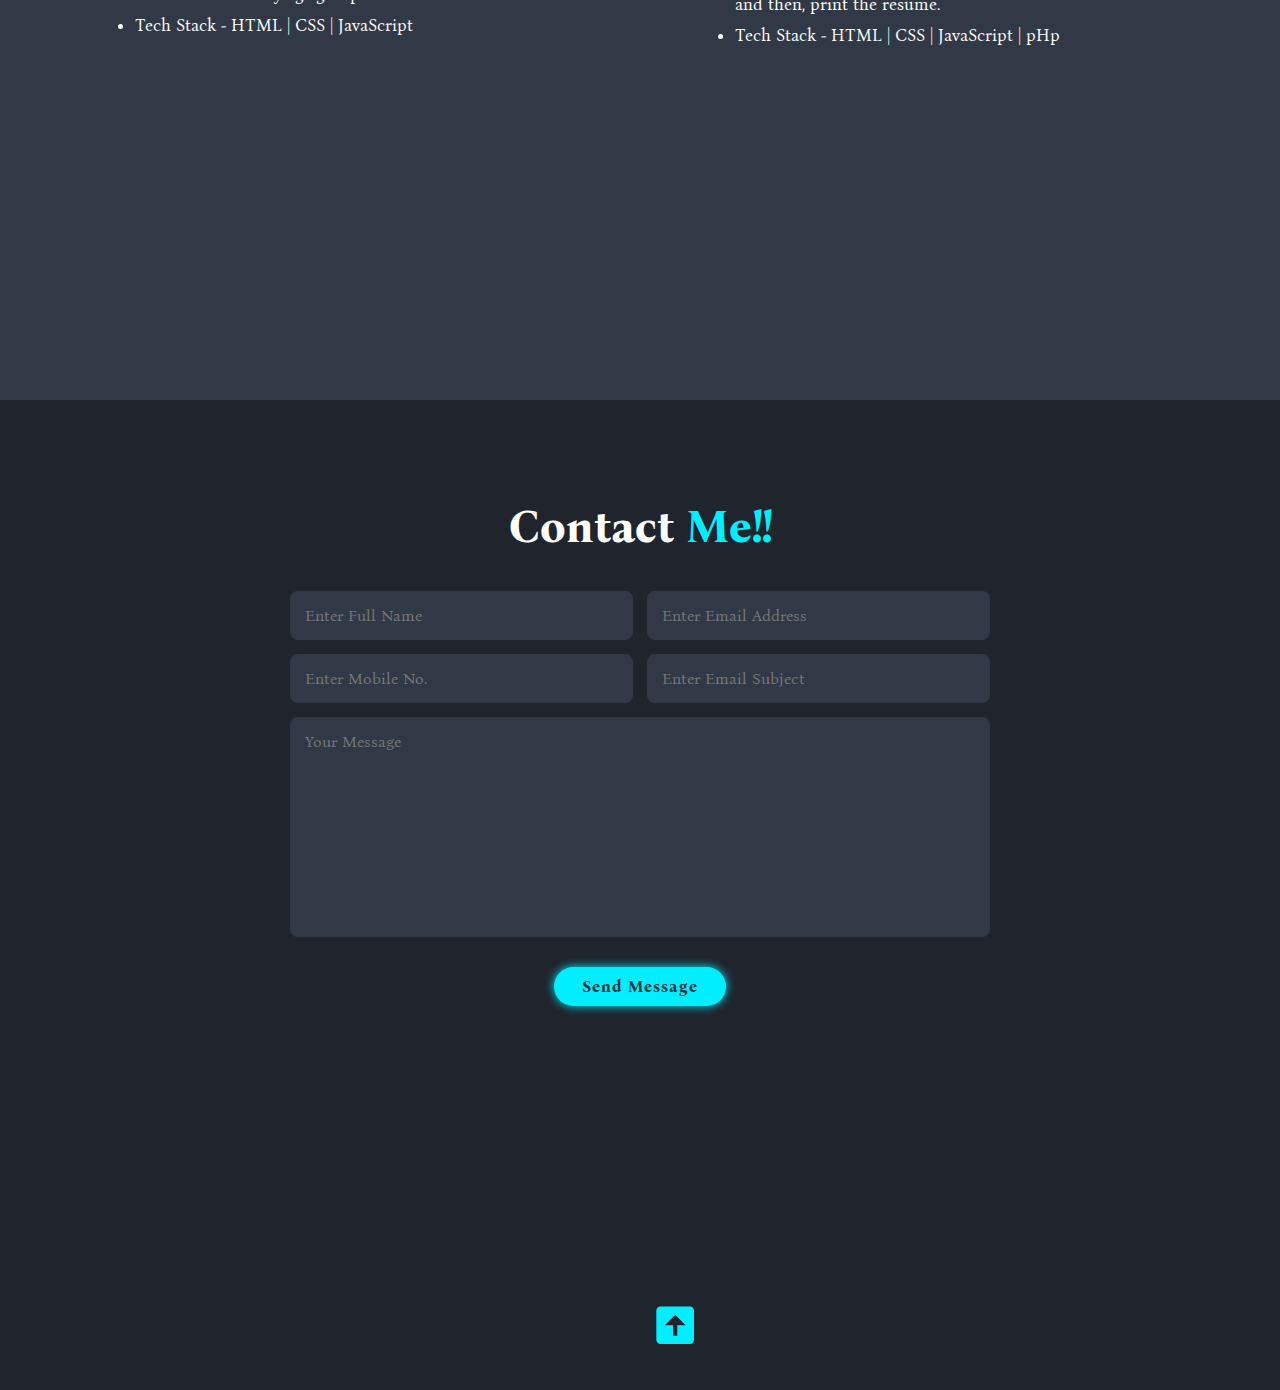
==== commit 6f8fb778: "commit" ====
--- a/index.html
+++ b/index.html
@@ -32,16 +32,16 @@
             <h3>Hello, It's me</h3>
             <h1>B Kiran</h1>
             <h3>And I'm a <span>Front-end Developer</span></h3>
-            <!-- <p>Lorem ipsum dolor sit amet consectetur adipisicing elit. 
-            Voluptatum nulla minima expedita 
-            laudantium molestiae ex, exercitationem tempora dolorem impedit voluptates?</p>    -->
+            <p>I am into front-end web development and learning back-end in depth.
+               Keen learner and engaging myself in learning various technologies for building websites.
+            </p> 
             <div class="social-media">
                 <a href="https://www.linkedin.com/in/kiran-reddy-0047ab220/"><i class='bx bxl-linkedin-square'></i></a>
                 <a href="https://github.com/ki2345"><i class='bx bxl-github'></i></a>
                 <a href="https://www.instagram.com/ki.ran4409/"><i class='bx bxl-instagram'></i></a>
                 <a href=""><i class='bx bx-envelope'></i></a>
             </div>    
-            <a href="#" class="btn">Download Resume</a>
+            <a href="https://drive.google.com/file/d/1bFPYhp6o6A-uFVobNCFaoekhtjdvV4h6/view?usp=share_link" class="btn">Download Resume</a>
         </div>
 
         <div class="home-img">
@@ -60,7 +60,7 @@
             <h2 class="heading">About <span>Me</span></h2>
             <h3>Front-end Developer</h3>
             <p>Lorem ipsum dolor sit amet consectetur adipisicing elit. Quibusdam, rem quo hic harum doloremque sunt quod temporibus fugiat esse explicabo vitae impedit incidunt ad cumque architecto ipsum eveniet eum! Quaerat quidem esse officiis accusantium vitae magni blanditiis eligendi, a odit?Lorem ipsum dolor sit amet consectetur adipisicing elit. Placeat, laborum voluptatum? Vel magnam repellendus quo qui consequuntur, nobis voluptatibus deserunt!</p>
-            <a href="#" class="btn">Read More</a>
+            <a href="./about.html" class="btn">Read More</a>
         </div>
     </section>
     <!-- about section ends -->
@@ -98,7 +98,7 @@
                 <img src="./images/java.png" alt="">
                 <h2>JAVA</h2>
             </div>            
-            <div class="skills-box" id="C">
+            <div class="skills-box" id="c-lang">
                 <img src="./images/c-lang.png" alt="">
                 <h2>C</h2>
             </div>            
@@ -114,19 +114,22 @@
             <div class="projects-box" id="p1">
                 <img src="./images/project1.jpg" alt="">
                 <div class="projects-content">
-                    <h4>Beatify - Music is Life itself</h4>
-                    <p>Lorem ipsum dolor sit amet consectetur adipisicing elit. 
-                    Voluptatem, earum?</p>
-                <a href=""><i class='bx bx-link-alt'></i></a>
+                    <h4>Beatify <a href="https://a-41-sandeep.github.io/front-end-web_dev-project/"><i class='bx bx-link-alt'></i></a></h4>
+                    <ul>
+                        <li>In this, one can listen the songs according to their choices of any age group.</li>
+                        <li>Tech Stack - HTML | CSS | JavaScript </li>
+                    </ul>
                 </div>
             </div>
             <div class="projects-box" id="p2">
                 <img src="./images/project2.jpg" alt="">
                 <div class="projects-content">
-                    <h4>Career Maker</h4>
-                    <p>Lorem ipsum dolor sit amet consectetur adipisicing elit. 
-                    Voluptatem, earum?</p>
-                <a href=""><i class='bx bx-link-alt'></i></a>
+                    <h4>Career Maker <a href="https://priyanshuawas.github.io/Resume_Builder/"><i class='bx bx-link-alt'></i></a></h4>
+                    <ul>
+                        <li>In this, one can choose the resume template and add their personal and academic details and 
+                            then, print the resume.</li>
+                        <li>Tech Stack - HTML | CSS | JavaScript | pHp </li>
+                    </ul>
                 </div>
             </div>
         </div>
@@ -156,5 +159,8 @@
     <div class="footer">
         <a href="#home"><i class='bx bxs-up-arrow-square'></i></a>
     </div>
+    <!-- footer section ends -->
+
+    <script src="./script.js"></script>
 </body>
 </html>--- a/css/style.css
+++ b/css/style.css
@@ -39,6 +39,10 @@
     z-index: 100;
 }
 
+.header.sticky{
+    border-bottom: 0.6rem solid rgba(0, 0, 0, 0.2);
+}
+
 img{
     width: 80px;
     height: 80px;
@@ -78,14 +82,14 @@
     top: 80px;
 }
 
-.home .home-img img{
+.home-img img{
     top: -4vh;
-    left: 80%;
-    position: relative;
-    width: 300px;
-    height: 350px;
-}
-
+    left: 20%;
+    position: relative;
+    width: 450px;
+    height: 400px;
+    border-radius: 150px;
+}
 
 .home-content h3{
     font-size: 3.2rem;
@@ -107,7 +111,8 @@
 }
 
 .home-content p{
-    font-size: 1.6rem;
+    margin-top: 1rem;
+    font-size: 1.8rem;
 }
 
 .social-media a{
@@ -185,9 +190,9 @@
 
 .skills-container{
     display: grid;
-    grid-template-columns: repeat(3,1fr);
-    align-items: center;
-    gap: 1.5rem;
+    grid-template-columns: repeat(4,1fr);
+    align-items: center;
+    gap: 2rem;
     transform: 0.5s ease;
 }
 
@@ -205,6 +210,7 @@
     width: 300px;
     height: 150px;
     position: relative;
+    left: -70px;
 }
 
 .skills-container #html img{
@@ -259,12 +265,11 @@
     margin-top: 10px;
 }
 
-.skills-container #c img{
-    width: 10px;
-    height: 10px;
-    position: absolute;
-    /* margin-left: -35px;
-    margin-top: 0px; */
+.skills-container #c-lang img{
+    width: 110px;
+    height: 100px;
+    position: absolute;
+    margin-top: 10px;
 }
 
 .skills-container h2{
@@ -322,24 +327,18 @@
 }
 
 #p1 h4,#p2 h4{
-    font-size: 3rem;
-}
-
-#p1 p,#p2 p{
-    font-size: 1.6rem;
-    margin: 0.3rem 0 1rem;
-}
-
-#p1 a,#p2 a{
-    width: 40rem;
-    height: 50rem;
-    background: var(--text-color);
-    border-radius: 25%;
-}
-
-#p1 a i,#p2 a i{
-    font-size: 2rem;
-    color: var(--second-bg-color);
+    font-size: 3.1rem;
+    margin-top: 1.5rem;
+}
+
+.projects-content ul li{
+    font-size: 1.7rem;
+    margin: 0.3rem 2rem 1rem;
+}
+
+.projects-content a i{
+    font-size: 30px;
+    color: var(--text-color);
 }
 
 .contact h2{
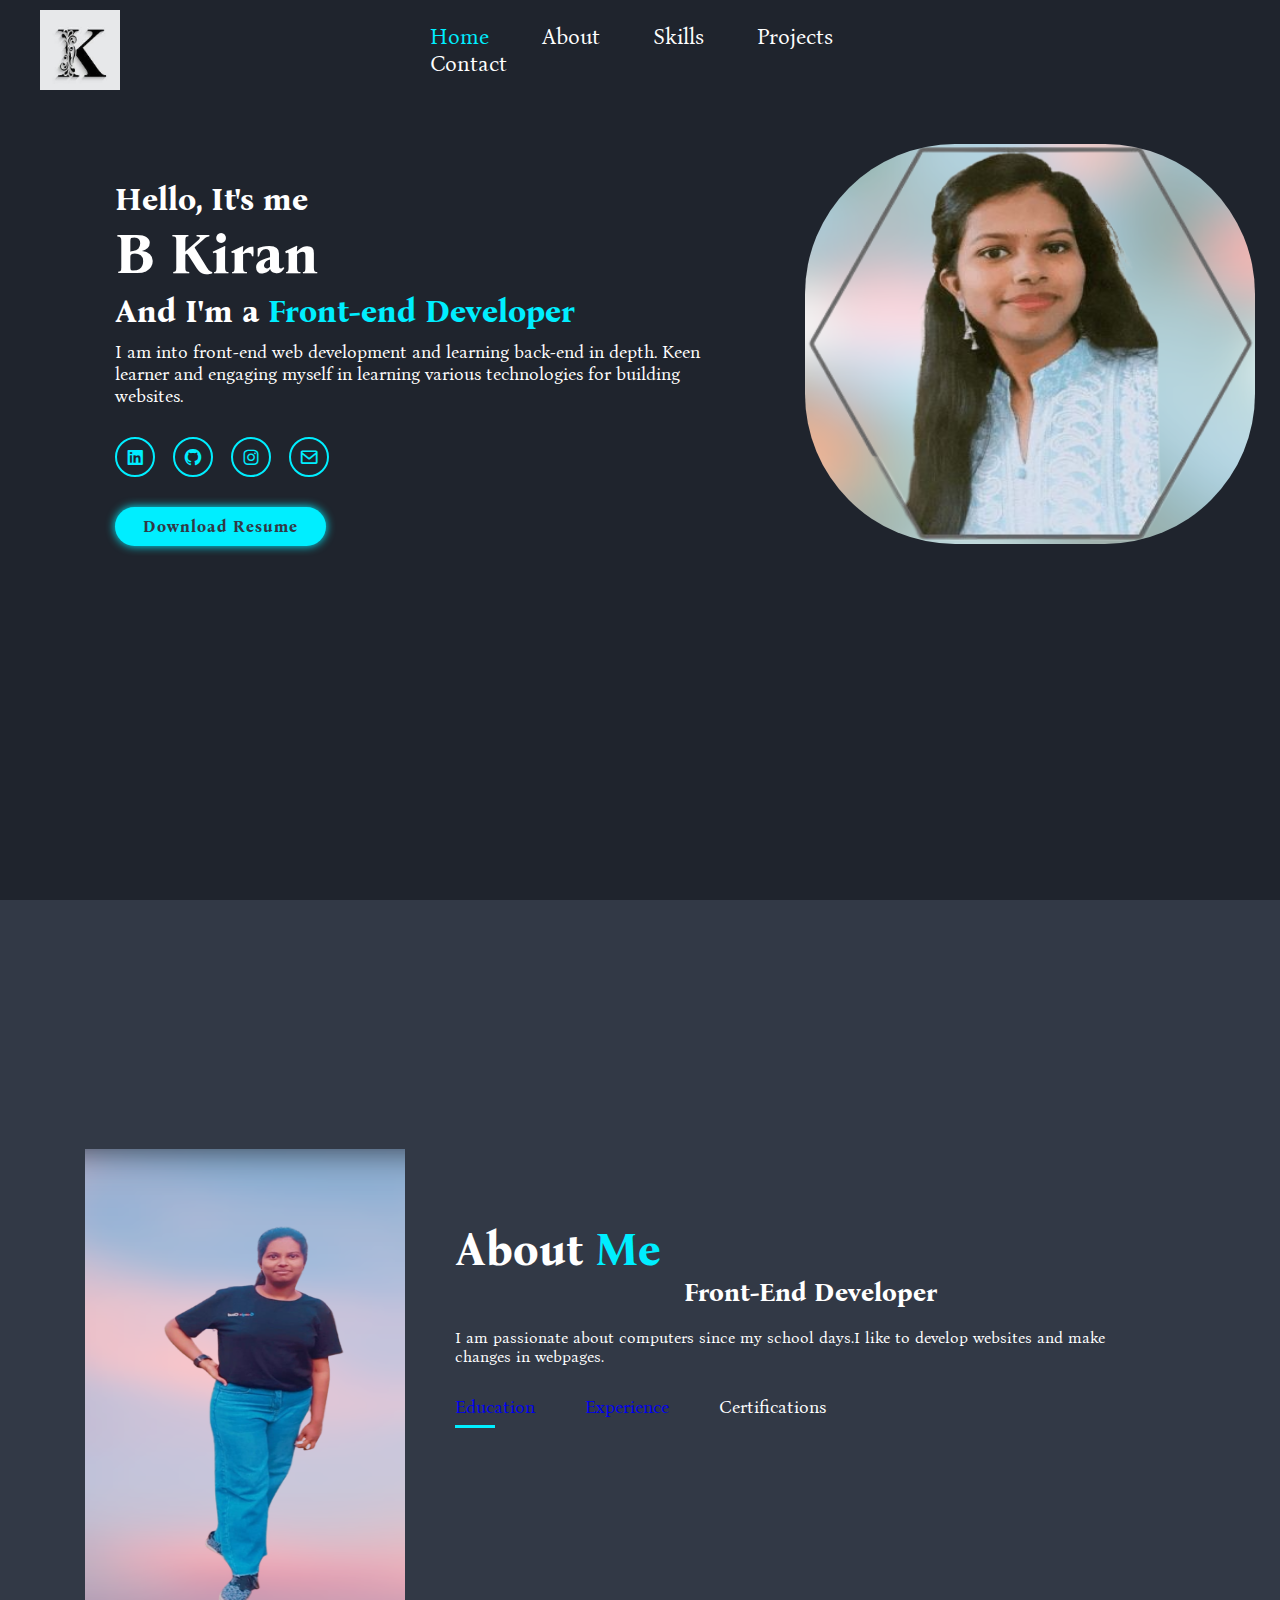
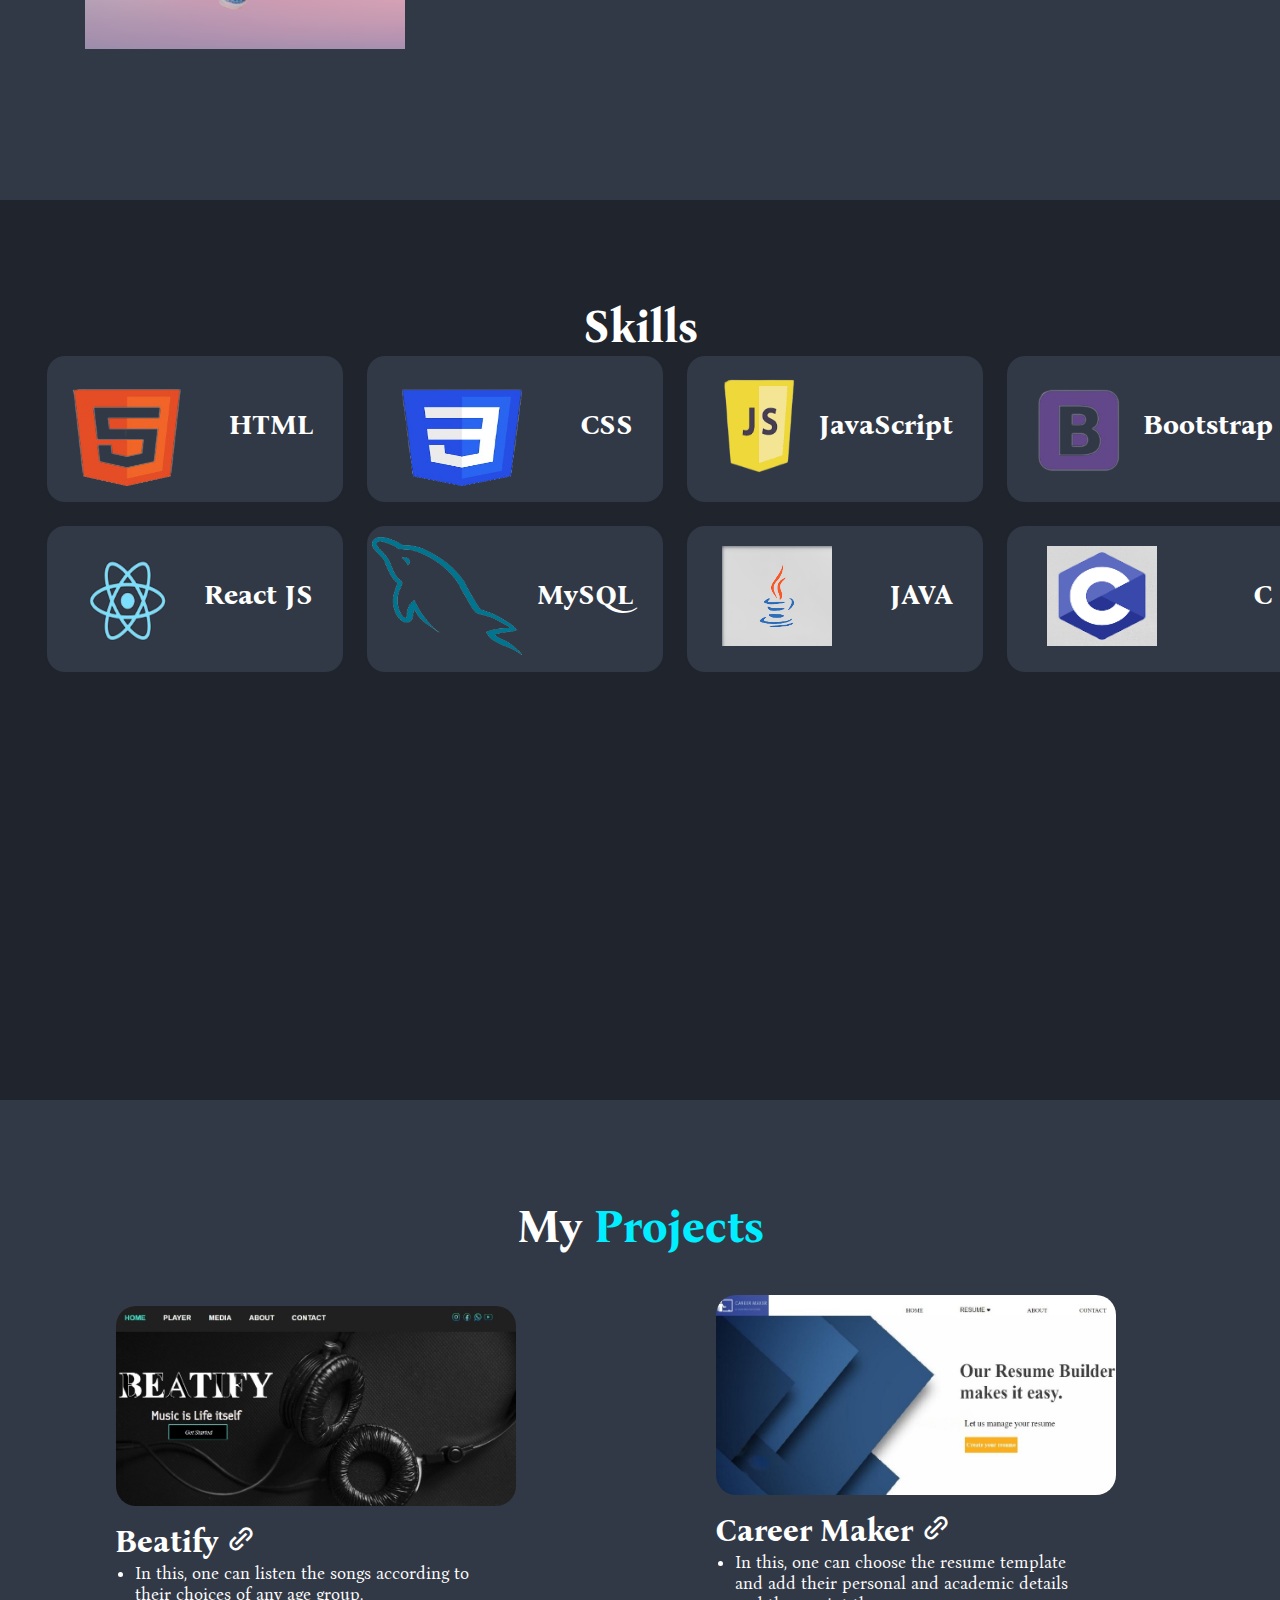
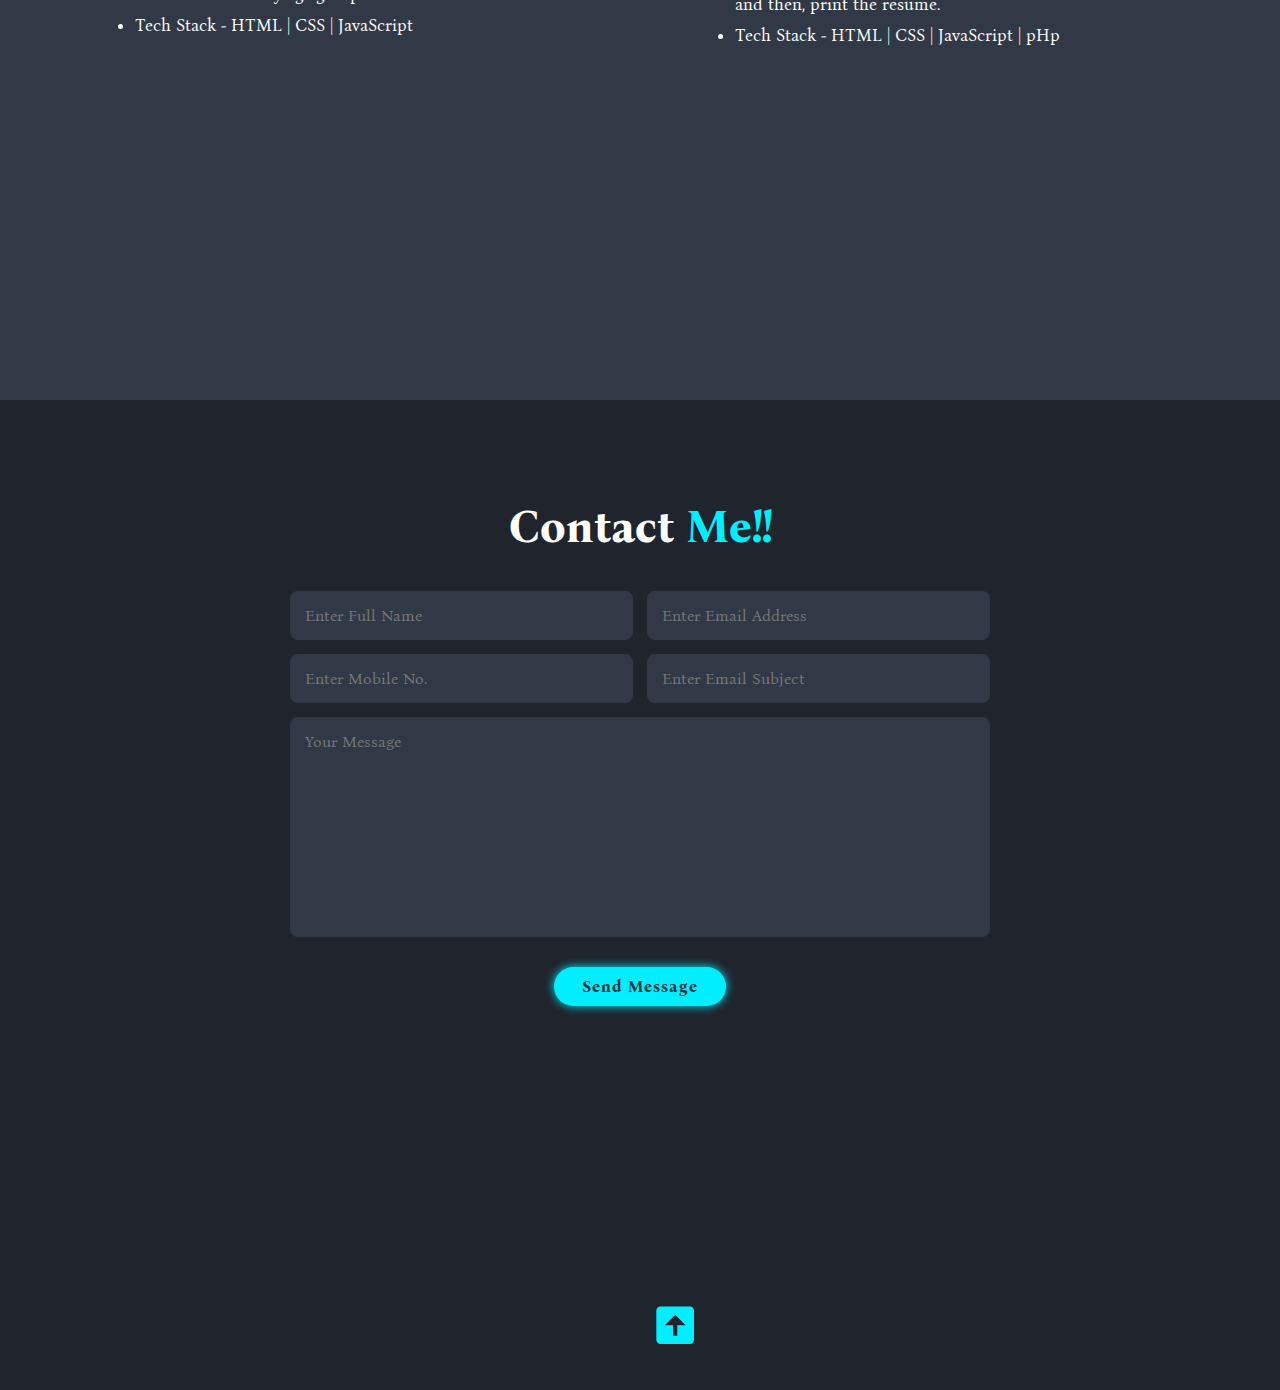
==== commit 792faa5f: "add changes" ====
--- a/index.html
+++ b/index.html
@@ -52,15 +52,19 @@
 
     <!-- about section starts -->
     <section class="about" id="about">
-        <!-- <div class="about-img">
-            <img src="./images/portfolio.png" alt="">
-        </div> -->
+        <div class="about-img">
+            <img src="./images/about.png" alt="">
+        </div>
 
         <div class="about-content">
             <h2 class="heading">About <span>Me</span></h2>
-            <h3>Front-end Developer</h3>
-            <p>Lorem ipsum dolor sit amet consectetur adipisicing elit. Quibusdam, rem quo hic harum doloremque sunt quod temporibus fugiat esse explicabo vitae impedit incidunt ad cumque architecto ipsum eveniet eum! Quaerat quidem esse officiis accusantium vitae magni blanditiis eligendi, a odit?Lorem ipsum dolor sit amet consectetur adipisicing elit. Placeat, laborum voluptatum? Vel magnam repellendus quo qui consequuntur, nobis voluptatibus deserunt!</p>
-            <a href="./about.html" class="btn">Read More</a>
+            <h3 class="heading">Front-End Developer</h3>
+            <p>I am passionate about computers since my school days.I like to develop websites and make changes in webpages.</p>
+            <div class="tab-titles">
+                <p class="tab-links active-link"><a href="./edu.html">Education</a></p>
+                <p class="tab-links"><a href="./exp.html">Experience</a></p>
+                <p class="tab-links">Certifications</p>
+            </div>
         </div>
     </section>
     <!-- about section ends -->
--- a/css/style.css
+++ b/css/style.css
@@ -162,7 +162,10 @@
 }
 
 .about-img img{
-    width: 35vw;
+    width: 320px;
+    height: 500px;
+    position: relative;
+    left: -30px;
 }
 
 .heading{
@@ -173,6 +176,7 @@
 .about-content h2{
     text-align: left;
     line-height: 1.2;
+    margin-top: -100px;
 }
 
 .about-content h3{
@@ -184,8 +188,32 @@
     margin: 2rem 0 3rem;
 }
 
-.heading{
-    margin-bottom: 20px;
+.about-content .tab-titles{
+    display: flex;
+    margin: -20px 0px 10px;
+}
+
+.about-content .tab-titles .tab-links{
+    margin-right: 50px;
+    font-size: 18px;
+    font-weight: 500;
+    cursor: pointer;
+    position: relative;
+}
+
+.tab-links::after{
+    content: '';
+    width: 0;
+    height: 3px;
+    background: var(--main-color);
+    position: absolute;
+    left: 0;
+    bottom: -10px;
+    transition: 0.5s;
+}
+
+.tab-links.active-link::after{
+    width: 50%;
 }
 
 .skills-container{
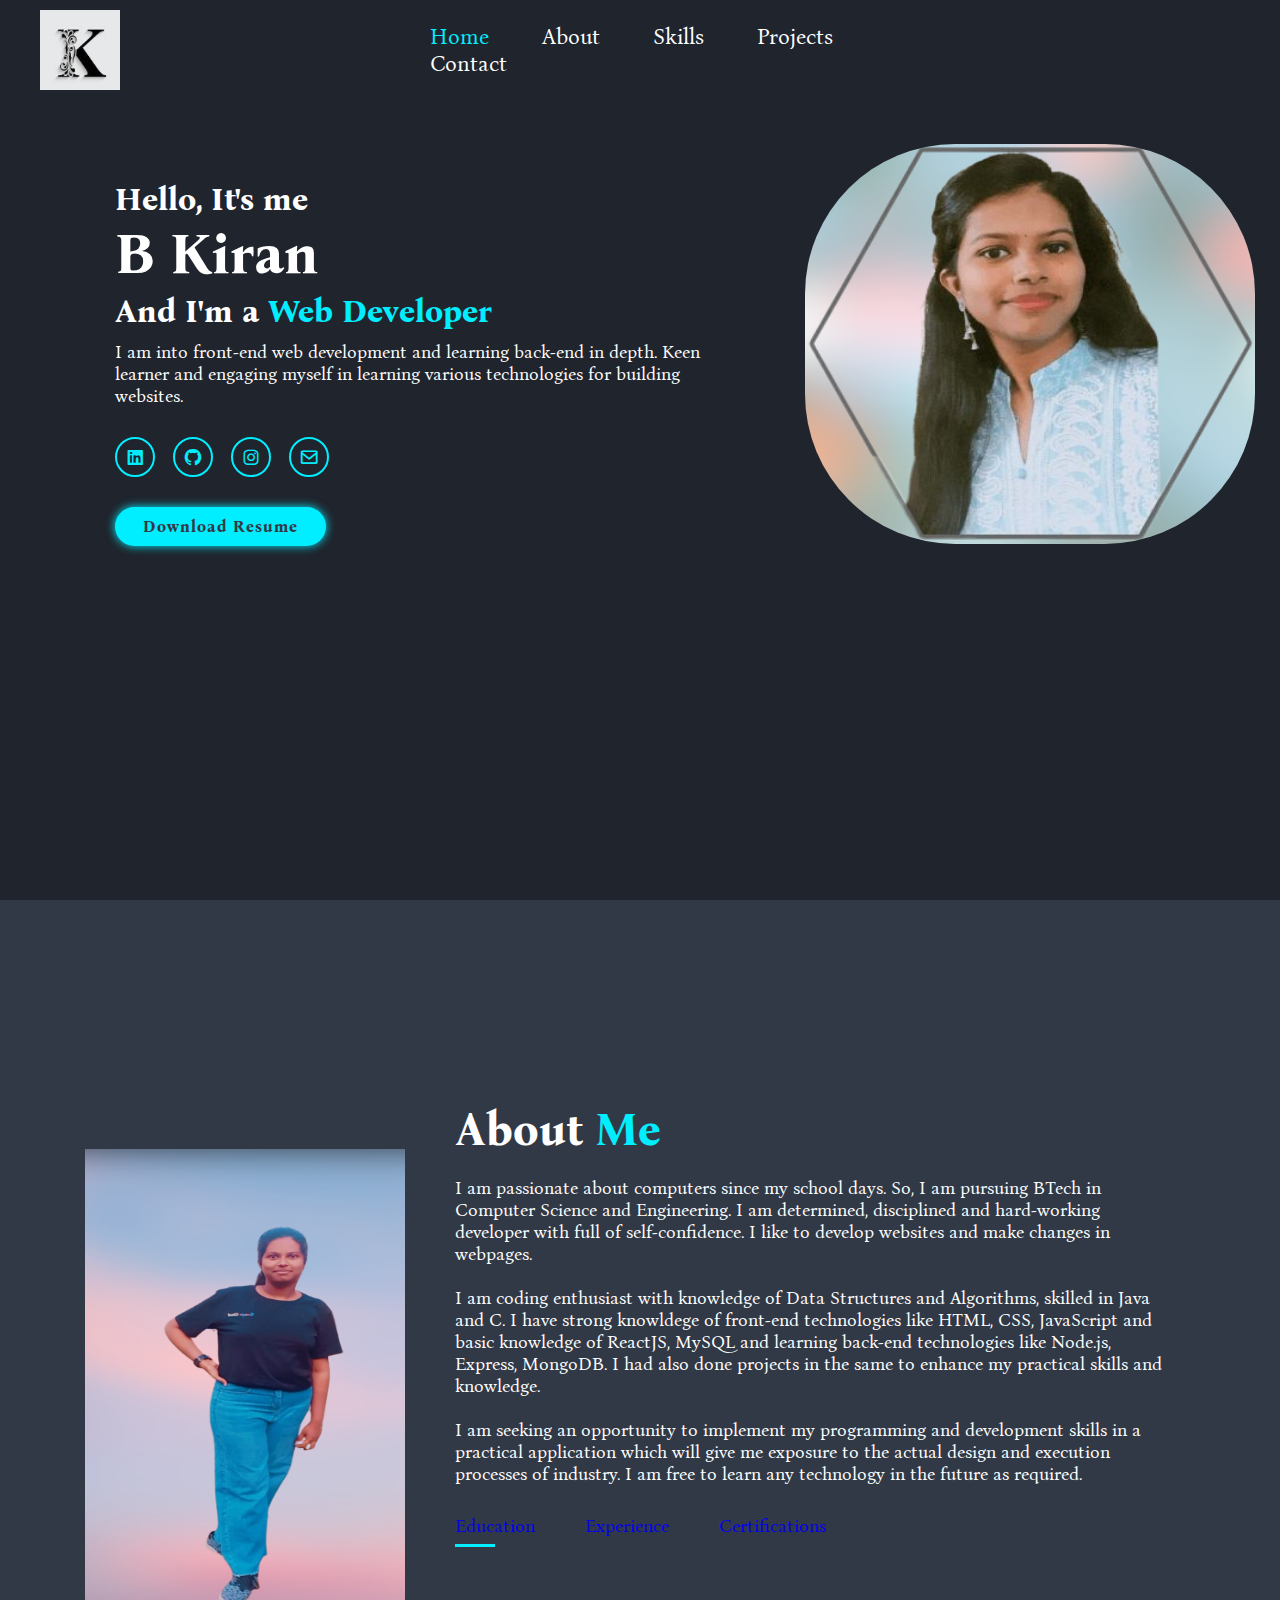
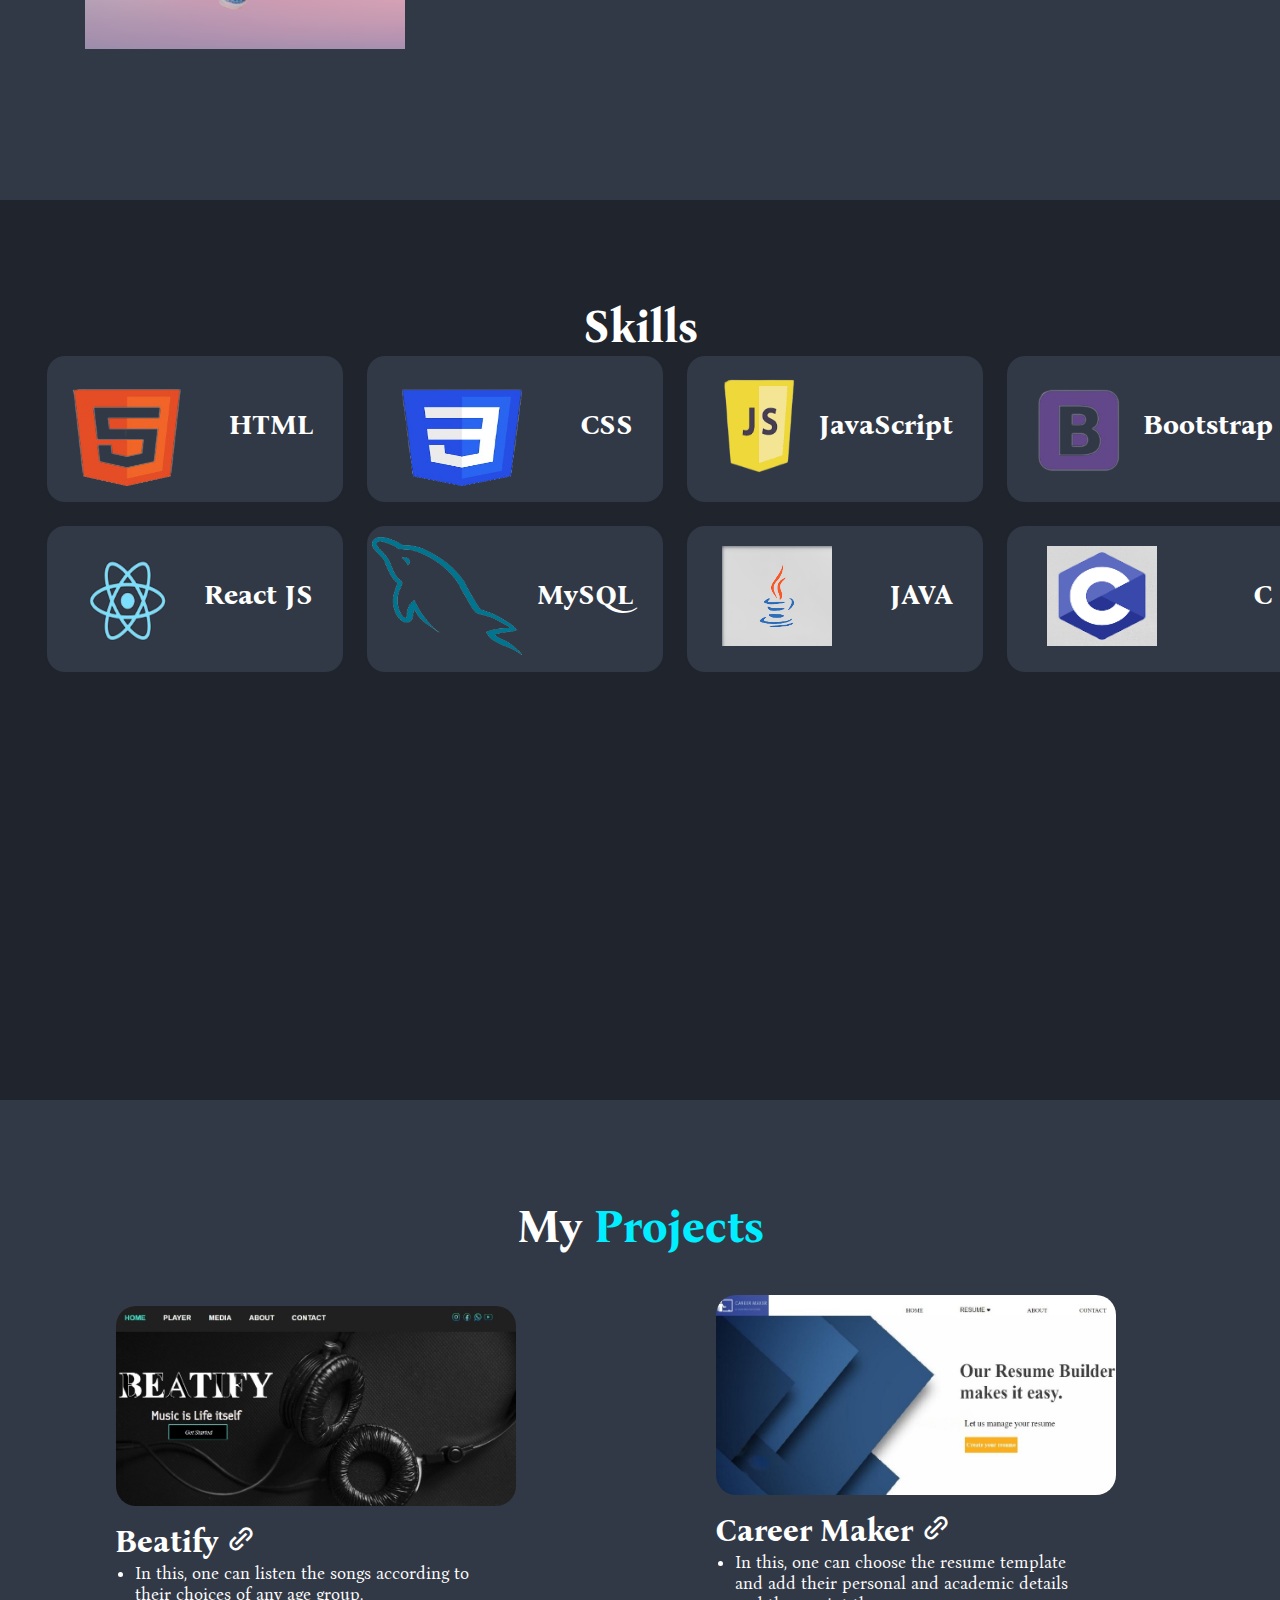
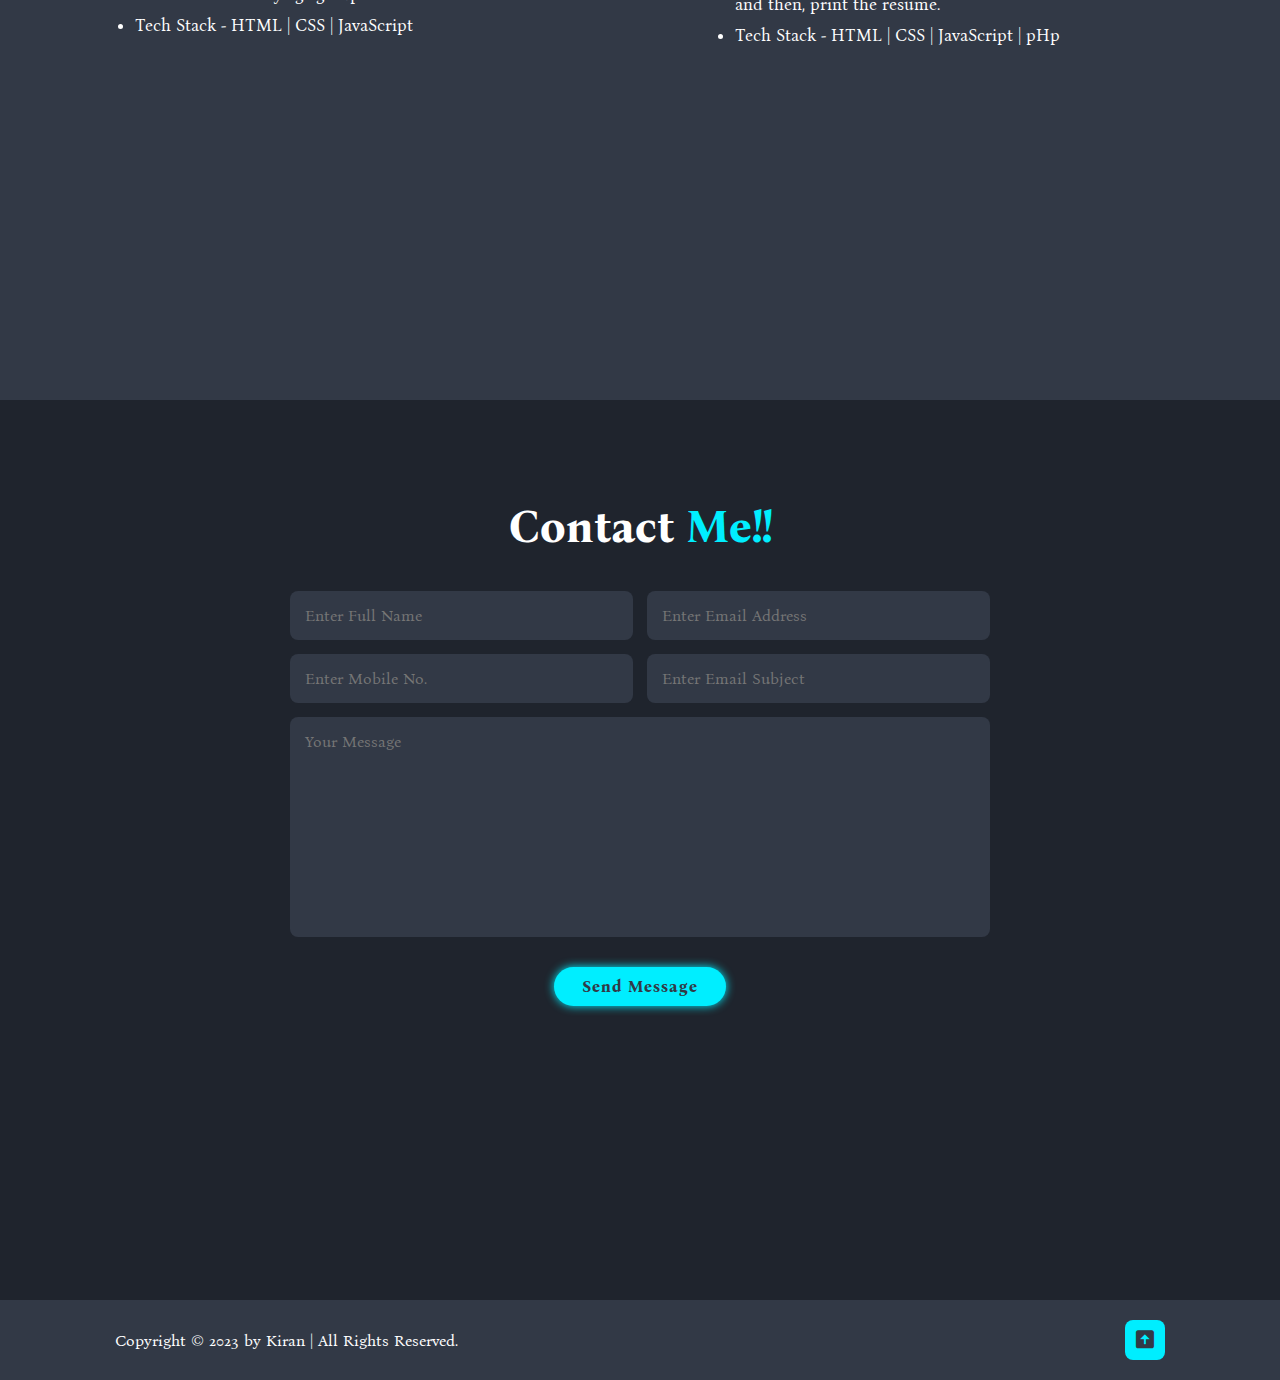
==== commit 0558c23d: "commit changes" ====
--- a/index.html
+++ b/index.html
@@ -31,7 +31,7 @@
         <div class="home-content">
             <h3>Hello, It's me</h3>
             <h1>B Kiran</h1>
-            <h3>And I'm a <span>Front-end Developer</span></h3>
+            <h3>And I'm a <span>Web Developer</span></h3>
             <p>I am into front-end web development and learning back-end in depth.
                Keen learner and engaging myself in learning various technologies for building websites.
             </p> 
@@ -58,12 +58,18 @@
 
         <div class="about-content">
             <h2 class="heading">About <span>Me</span></h2>
-            <h3 class="heading">Front-End Developer</h3>
-            <p>I am passionate about computers since my school days.I like to develop websites and make changes in webpages.</p>
+            <p>I am passionate about computers since my school days. So, I am pursuing BTech in Computer Science and Engineering. I am determined, disciplined and hard-working developer with full of self-confidence. I like to develop websites and make changes in webpages.
+            <br>
+            <br>
+            I am coding enthusiast with knowledge of Data Structures and Algorithms, skilled in Java and C. I have strong knowldege of front-end technologies like HTML, CSS, JavaScript and basic knowledge of ReactJS, MySQL and learning back-end technologies like Node.js, Express, MongoDB. I had also done projects in the same to enhance my practical skills and knowledge.
+            <br>
+            <br> 
+            I am seeking an opportunity to implement my programming and development skills in a practical application which will give me exposure to the actual design and execution processes of industry. I am free to learn any technology in the future as required.
+            </p>
             <div class="tab-titles">
                 <p class="tab-links active-link"><a href="./edu.html">Education</a></p>
                 <p class="tab-links"><a href="./exp.html">Experience</a></p>
-                <p class="tab-links">Certifications</p>
+                <p class="tab-links"><a href="./certificate.html">Certifications</a></p>
             </div>
         </div>
     </section>
@@ -160,9 +166,14 @@
     <!-- contact section ends -->
 
     <!-- footer section starts -->
-    <div class="footer">
-        <a href="#home"><i class='bx bxs-up-arrow-square'></i></a>
-    </div>
+    <footer class="footer">
+        <div class="footer-text">
+            <p>Copyright &copy; 2023 by Kiran | All Rights Reserved.</p>
+        </div>
+        <div class="footer-iconTop">
+            <a href="#home"><i class='bx bxs-up-arrow-square'></i></a>
+        </div>
+    </footer>
     <!-- footer section ends -->
 
     <script src="./script.js"></script>
--- a/css/style.css
+++ b/css/style.css
@@ -184,7 +184,7 @@
 }
 
 .about-content p{
-    font-size: 1.6rem;
+    font-size: 1.8rem;
     margin: 2rem 0 3rem;
 }
 
@@ -199,6 +199,10 @@
     font-weight: 500;
     cursor: pointer;
     position: relative;
+}
+
+.about-content .tab-titles .tab-links a{
+    outline: var(--text-color);
 }
 
 .tab-links::after{
@@ -410,10 +414,34 @@
     cursor: pointer;
 }
 
-.footer a i{
-    font-size: 5rem;
-    color: var(--main-color);
-    position: relative;
-    left: 650px;
-    margin-bottom: 40px;
-}
+.footer{
+    display: flex;
+    justify-content: space-between;
+    align-items: center;
+    flex-wrap: wrap;
+    padding: 2rem 9%;
+    background: var(--second-bg-color);
+}
+
+.footer-text p{
+    font-size: 1.6rem;
+}
+
+.footer-iconTop a{
+    display: inline-flex;
+    justify-content: center;
+    align-items: center;
+    padding: 0.8rem;
+    background: var(--main-color);
+    border-radius: 0.8rem;
+    transition: 0.5s ease;
+}
+
+.footer-iconTop a:hover {
+    box-shadow: 0 0 1rem var(--main-color);
+}
+
+.footer-iconTop a i{
+    font-size: 2.4rem;
+    color: var(--second-bg-color);
+}
